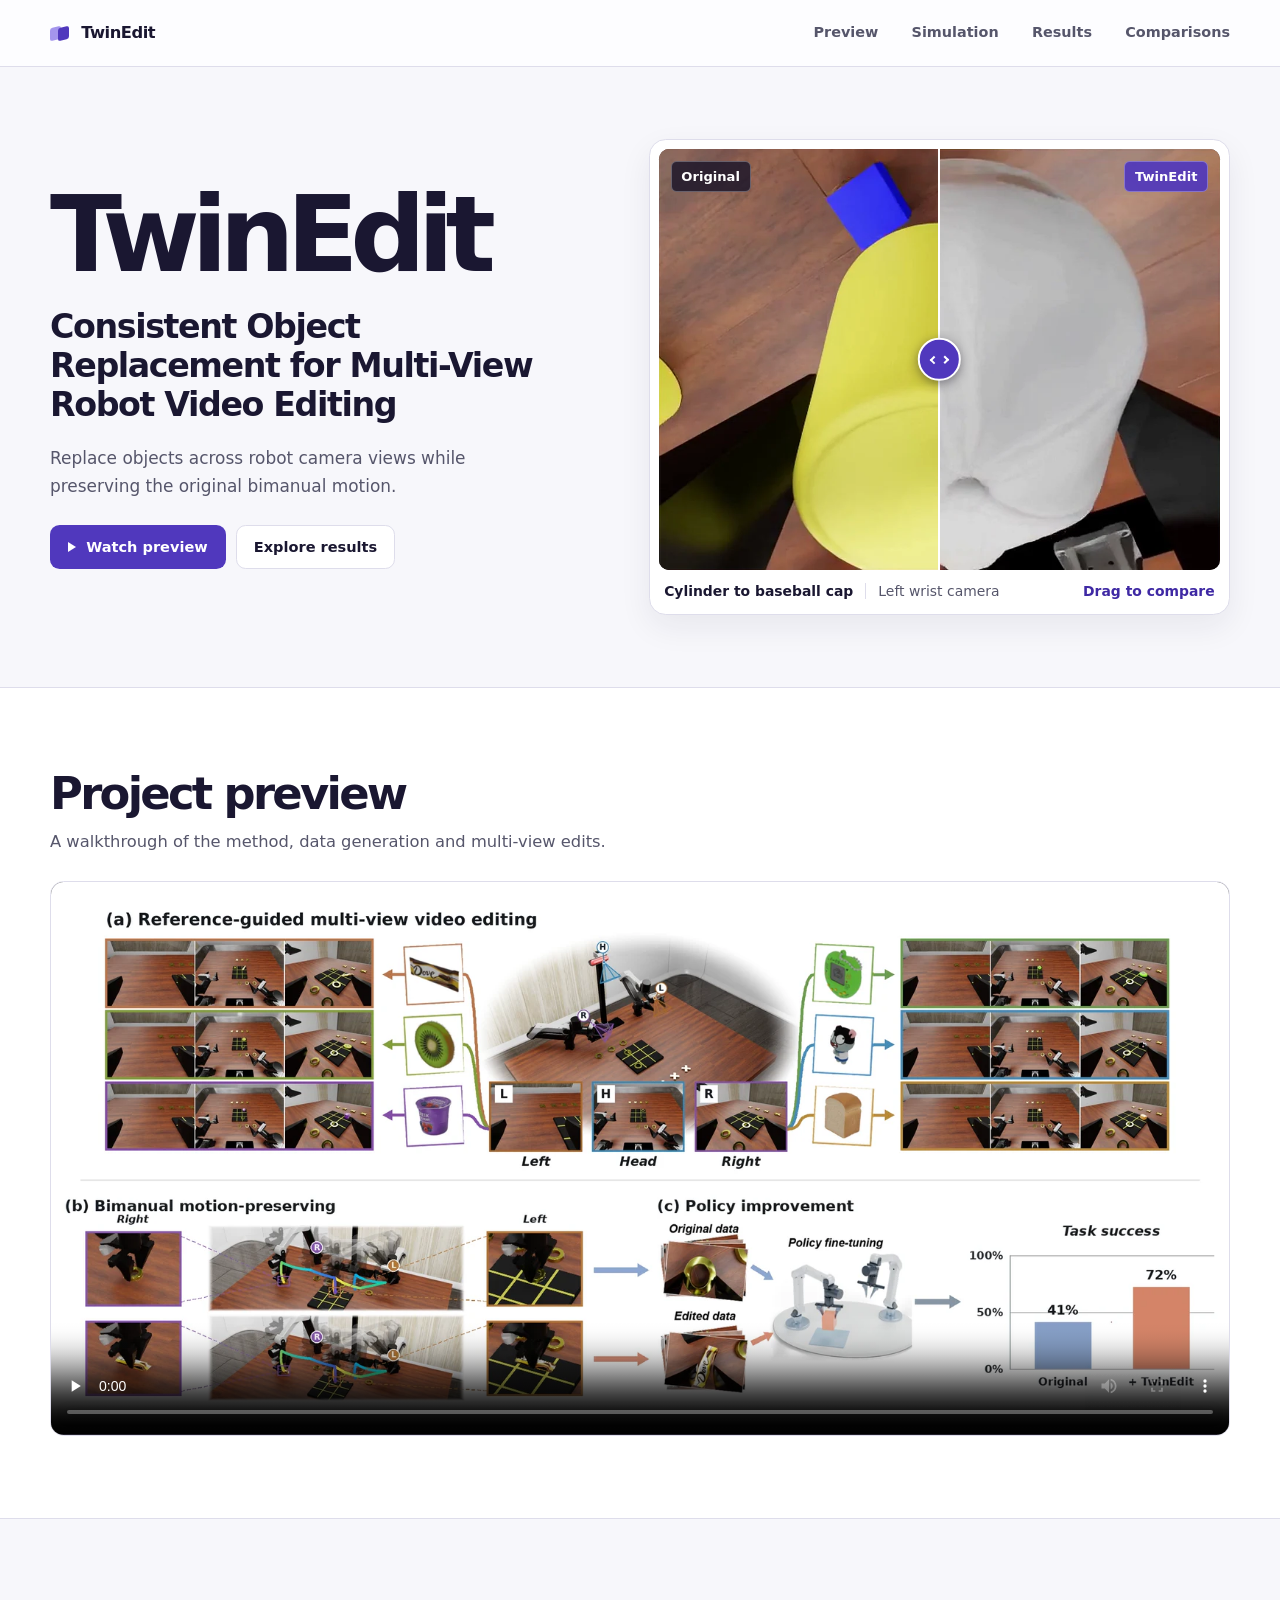
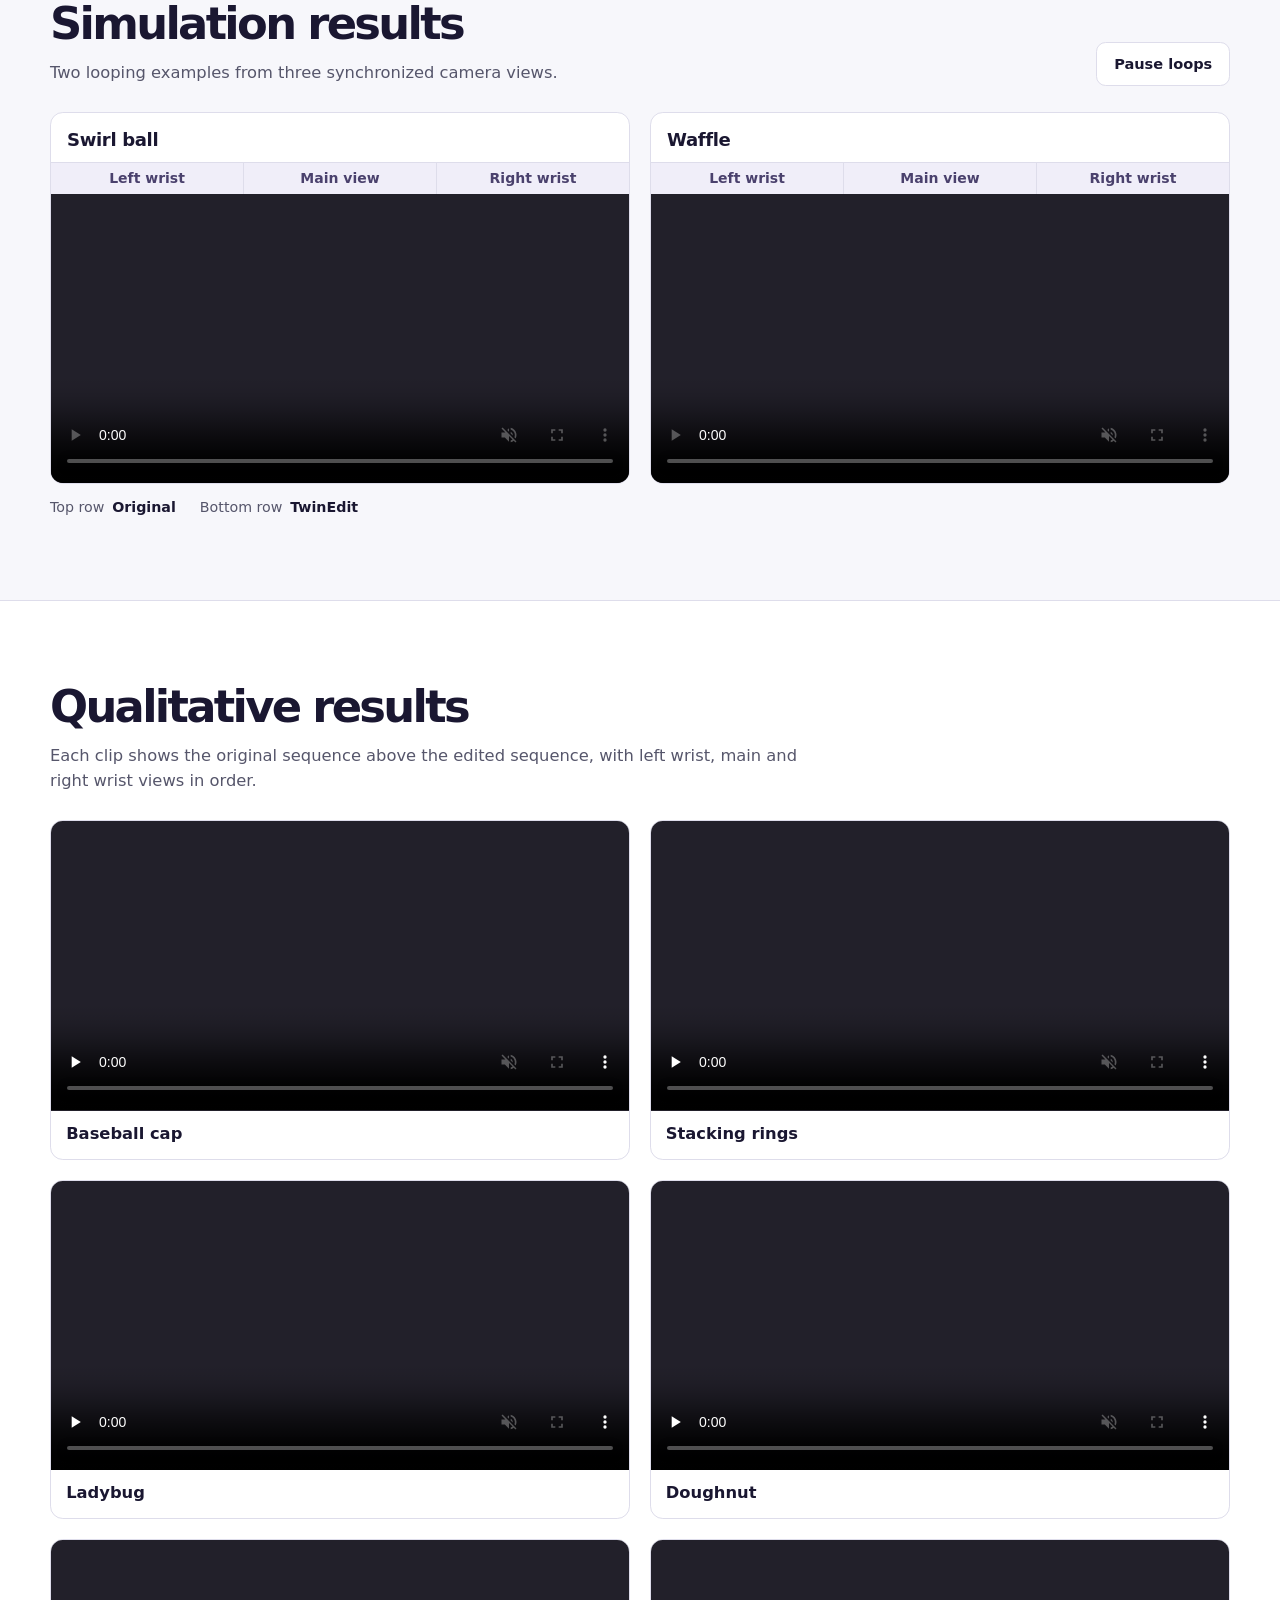
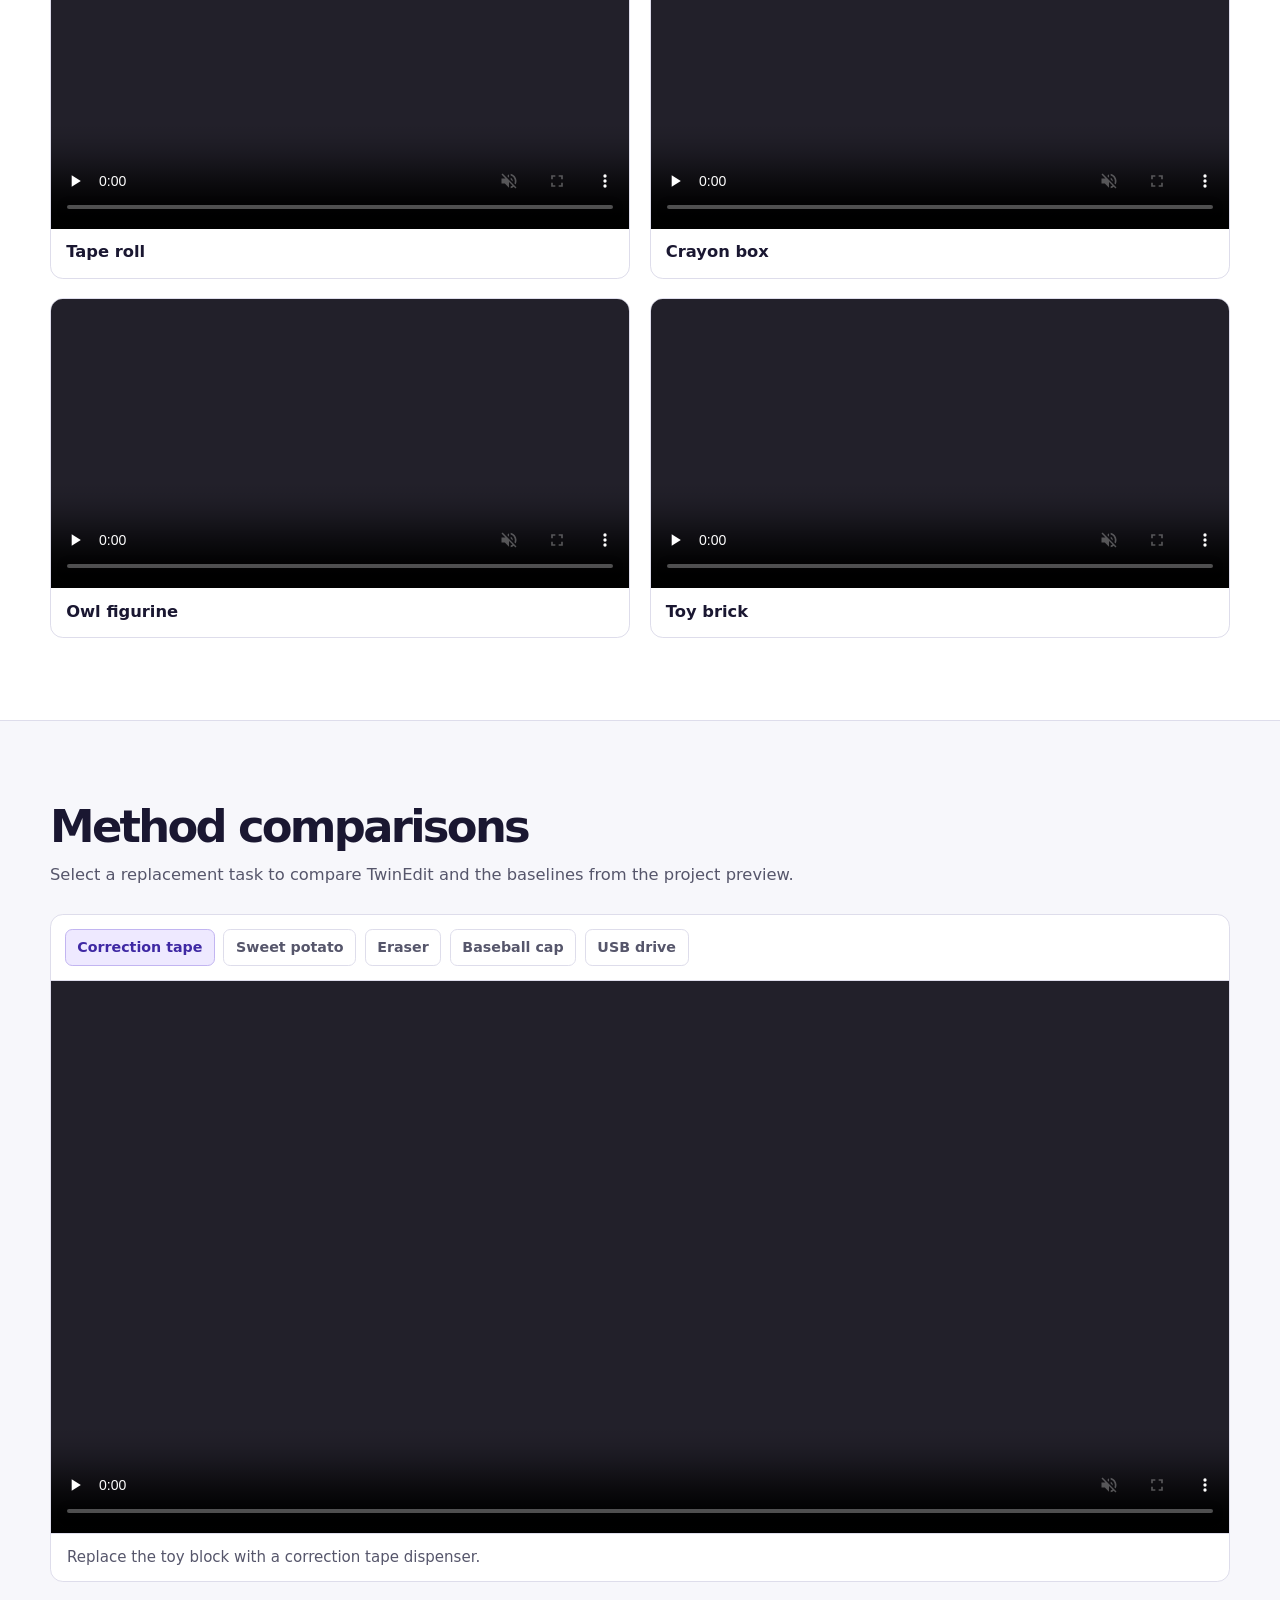
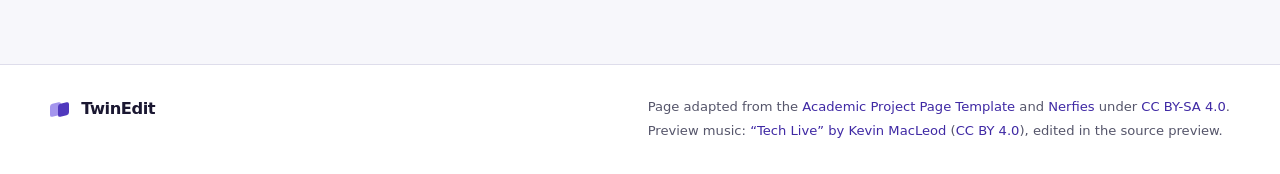
==== index.html @ fa91a3c3 "Add TwinEdit page and styles" ====
<!DOCTYPE html>
<html lang="en">
<head>
  <meta charset="utf-8">
  <meta name="viewport" content="width=device-width, initial-scale=1">
  <title>TwinEdit · Multi-View Robot Video Editing</title>
  <meta name="description" content="TwinEdit: Consistent Object Replacement for Multi-View Robot Video Editing. Watch the project preview and explore synchronized multi-view results.">
  <meta name="theme-color" content="#f7f7fb">
  <link rel="canonical" href="https://cpeterz.github.io/twinedit-project/">
  <meta property="og:url" content="https://cpeterz.github.io/twinedit-project/">
  <meta property="og:image" content="https://cpeterz.github.io/twinedit-project/preview-poster.webp">
  <meta property="og:type" content="website">
  <meta property="og:title" content="TwinEdit · Multi-View Robot Video Editing">
  <meta property="og:description" content="Explore reference-guided object replacement across robot camera views.">
  <link rel="icon" href="favicon.ico" sizes="any">
  <link rel="stylesheet" href="bulma.min.css">
  <link rel="stylesheet" href="index.css">
  <script src="index.js" defer></script>
</head>
<body id="top">
  <a class="skip-link" href="#main">Skip to content</a>
  <header class="masthead">
    <div class="container page-width masthead-inner">
      <a class="brand" href="#top" aria-label="TwinEdit home"><span class="brand-mark" aria-hidden="true"></span>TwinEdit</a>
      <nav aria-label="Page sections">
        <a href="#preview">Preview</a>
        <a href="#simulation">Simulation</a>
        <a href="#results">Results</a>
        <a href="#comparisons">Comparisons</a>
      </nav>
    </div>
  </header>

  <main id="main">
    <section class="hero intro" aria-labelledby="title">
      <div class="hero-body">
        <div class="container page-width intro-grid">
          <div class="intro-copy">
            <h1 id="title">TwinEdit</h1>
            <p class="project-title">Consistent Object Replacement for Multi-View Robot Video Editing</p>
            <p class="intro-description">Replace objects across robot camera views while preserving the original bimanual motion.</p>
            <div class="intro-actions">
              <a class="page-button primary" href="#preview"><span class="play-icon" aria-hidden="true"></span>Watch preview</a>
              <a class="page-button secondary" href="#results">Explore results</a>
            </div>
          </div>

          <figure class="hero-figure">
            <div class="image-comparison" data-slider>
              <img src="hero-edited.webp" alt="Edited left wrist camera frame showing a white baseball cap" width="960" height="720" fetchpriority="high">
              <img class="original-image" src="hero-original.webp" alt="Matching original frame showing a yellow cylinder" width="960" height="720" fetchpriority="high">
              <span class="image-tag original-tag" aria-hidden="true">Original</span>
              <span class="image-tag edited-tag" aria-hidden="true">TwinEdit</span>
              <div class="divider" aria-hidden="true"><span class="grip"><i></i><i></i></span></div>
              <input class="comparison-range" type="range" min="0" max="100" value="50" aria-label="Original and TwinEdit image split" aria-describedby="slider-caption">
            </div>
            <figcaption id="slider-caption">
              <span><strong>Cylinder to baseball cap</strong><span class="caption-camera">Left wrist camera</span></span>
              <span class="caption-hint">Drag to compare</span>
            </figcaption>
          </figure>
        </div>
      </div>
    </section>

    <section class="section content-band preview-band" id="preview" aria-labelledby="preview-title">
      <div class="container page-width">
        <div class="section-heading">
          <h2 id="preview-title">Project preview</h2>
          <p>A walkthrough of the method, data generation and multi-view edits.</p>
        </div>
        <div class="main-player">
          <video controls playsinline preload="none" width="1920" height="900" poster="preview-poster.webp" aria-label="Full TwinEdit project preview">
            <source src="twinedit-preview.mp4" type="video/mp4">
            <a href="twinedit-preview.mp4">Download the project preview</a>
          </video>
        </div>
      </div>
    </section>

    <section class="section content-band simulation-band" id="simulation" aria-labelledby="simulation-title">
      <div class="container page-width">
        <div class="section-heading heading-with-control">
          <div>
            <h2 id="simulation-title">Simulation results</h2>
            <p>Two looping examples from three synchronized camera views.</p>
          </div>
          <button class="page-button secondary loop-toggle" type="button" data-loop-toggle hidden>Pause loops</button>
        </div>
        <div class="simulation-grid">
          <figure class="simulation-example">
            <figcaption>Swirl ball</figcaption>
            <div class="view-labels" aria-hidden="true"><span>Left wrist</span><span>Main view</span><span>Right wrist</span></div>
            <video class="multi-view" muted loop playsinline preload="none" width="1280" height="640" poster="sim-swirl.webp" data-loop aria-label="Swirl ball edit with original views above and TwinEdit views below">
              <source src="sim-swirl.mp4" type="video/mp4">
            </video>
          </figure>
          <figure class="simulation-example">
            <figcaption>Waffle</figcaption>
            <div class="view-labels" aria-hidden="true"><span>Left wrist</span><span>Main view</span><span>Right wrist</span></div>
            <video class="multi-view" muted loop playsinline preload="none" width="1280" height="640" poster="sim-waffle.webp" data-loop aria-label="Waffle edit with original views above and TwinEdit views below">
              <source src="sim-waffle.mp4" type="video/mp4">
            </video>
          </figure>
        </div>
        <p class="view-key"><span>Top row <strong>Original</strong></span><span>Bottom row <strong>TwinEdit</strong></span></p>
      </div>
    </section>

    <section class="section content-band results-band" id="results" aria-labelledby="results-title">
      <div class="container page-width">
        <div class="section-heading">
          <h2 id="results-title">Qualitative results</h2>
          <p>Each clip shows the original sequence above the edited sequence, with left wrist, main and right wrist views in order.</p>
        </div>
        <div class="result-grid">
          <figure class="result-card">
            <video controls loop muted playsinline preload="none" width="1120" height="560" poster="result-cap.webp" aria-label="Baseball cap result">
              <source src="result-cap.mp4" type="video/mp4">
            </video>
            <figcaption>Baseball cap</figcaption>
          </figure>
          <figure class="result-card">
            <video controls loop muted playsinline preload="none" width="1120" height="560" poster="result-rings.webp" aria-label="Stacking rings result">
              <source src="result-rings.mp4" type="video/mp4">
            </video>
            <figcaption>Stacking rings</figcaption>
          </figure>
          <figure class="result-card">
            <video controls loop muted playsinline preload="none" width="1120" height="560" poster="result-ladybug.webp" aria-label="Ladybug result">
              <source src="result-ladybug.mp4" type="video/mp4">
            </video>
            <figcaption>Ladybug</figcaption>
          </figure>
          <figure class="result-card">
            <video controls loop muted playsinline preload="none" width="1120" height="560" poster="result-doughnut.webp" aria-label="Doughnut result">
              <source src="result-doughnut.mp4" type="video/mp4">
            </video>
            <figcaption>Doughnut</figcaption>
          </figure>
          <figure class="result-card">
            <video controls loop muted playsinline preload="none" width="1120" height="560" poster="result-tape.webp" aria-label="Tape roll result">
              <source src="result-tape.mp4" type="video/mp4">
            </video>
            <figcaption>Tape roll</figcaption>
          </figure>
          <figure class="result-card">
            <video controls loop muted playsinline preload="none" width="1120" height="560" poster="result-crayons.webp" aria-label="Crayon box result">
              <source src="result-crayons.mp4" type="video/mp4">
            </video>
            <figcaption>Crayon box</figcaption>
          </figure>
          <figure class="result-card">
            <video controls loop muted playsinline preload="none" width="1120" height="560" poster="result-owl.webp" aria-label="Owl figurine result">
              <source src="result-owl.mp4" type="video/mp4">
            </video>
            <figcaption>Owl figurine</figcaption>
          </figure>
          <figure class="result-card">
            <video controls loop muted playsinline preload="none" width="1120" height="560" poster="result-brick.webp" aria-label="Toy brick result">
              <source src="result-brick.mp4" type="video/mp4">
            </video>
            <figcaption>Toy brick</figcaption>
          </figure>
        </div>
      </div>
    </section>

    <section class="section content-band comparison-band" id="comparisons" aria-labelledby="comparisons-title">
      <div class="container page-width">
        <div class="section-heading">
          <h2 id="comparisons-title">Method comparisons</h2>
          <p>Select a replacement task to compare TwinEdit and the baselines from the project preview.</p>
        </div>
        <div class="comparison-card">
          <div class="comparison-options" role="group" aria-label="Replacement task" hidden data-comparison-options>
            <button type="button" aria-pressed="true" data-example="correction">Correction tape</button>
            <button type="button" aria-pressed="false" data-example="potato">Sweet potato</button>
            <button type="button" aria-pressed="false" data-example="eraser">Eraser</button>
            <button type="button" aria-pressed="false" data-example="cap">Baseball cap</button>
            <button type="button" aria-pressed="false" data-example="usb">USB drive</button>
          </div>
          <figure>
            <div class="comparison-player">
              <video controls loop muted playsinline preload="none" width="1920" height="900" poster="compare-correction.webp" aria-label="Method comparison" aria-describedby="comparison-caption" data-comparison-player>
                <source src="compare-correction.mp4" type="video/mp4">
              </video>
            </div>
            <figcaption id="comparison-caption" aria-live="polite">Replace the toy block with a correction tape dispenser.</figcaption>
          </figure>
        </div>
      </div>
    </section>
  </main>

  <footer class="footer page-footer">
    <div class="container page-width footer-inner">
      <a class="brand" href="#top"><span class="brand-mark" aria-hidden="true"></span>TwinEdit</a>
      <div class="credits">
        <p>Page adapted from the <a href="https://github.com/eliahuhorwitz/Academic-project-page-template">Academic Project Page Template</a> and <a href="https://nerfies.github.io/">Nerfies</a> under <a href="https://creativecommons.org/licenses/by-sa/4.0/">CC BY-SA 4.0</a>.</p>
        <p>Preview music: <a href="https://incompetech.com/music/royalty-free/index.html?isrc=USUAN1700030">“Tech Live” by Kevin MacLeod</a> (<a href="https://creativecommons.org/licenses/by/4.0/">CC BY 4.0</a>), edited in the source preview.</p>
      </div>
    </div>
  </footer>
</body>
</html>
---- index.css ----
:root {
  color-scheme: light;
  --ink: #1a1731;
  --muted: #56566b;
  --accent: #5038bd;
  --accent-dark: #3f29a4;
  --accent-soft: #eee9ff;
  --border: #deddeb;
  --canvas: #f7f7fb;
  --paper: #ffffff;
  --page: 1180px;
}

html { scroll-behavior: smooth; }
body { background: var(--paper); color: var(--ink); font-family: Inter, "Segoe UI", system-ui, sans-serif; }
a { color: var(--accent-dark); }
button, input { font: inherit; }
button { cursor: pointer; }
:focus-visible { outline: 3px solid #7657ef; outline-offset: 4px; }
[hidden] { display: none !important; }
section[id] { scroll-margin-top: 5.5rem; }
.page-width { width: min(var(--page), calc(100% - 6rem)); max-width: none !important; }
.skip-link { position: fixed; z-index: 5; top: 1rem; left: 1rem; padding: .75rem 1rem; background: white; transform: translateY(-180%); }
.skip-link:focus { transform: translateY(0); }

.masthead {
  position: sticky;
  z-index: 3;
  inset-block-start: 0;
  background: #fdfdff;
  border-bottom: 1px solid var(--border);
}

.masthead-inner { display: flex; min-height: 4.15rem; align-items: center; justify-content: space-between; gap: 1rem; }
.brand { display: inline-flex; align-items: center; gap: .75rem; color: var(--ink); font-size: 1.02rem; font-weight: 800; letter-spacing: -.03em; flex-shrink: 0; }
.brand-mark { position: relative; display: inline-block; width: 1.2rem; height: 1rem; }
.brand-mark::before, .brand-mark::after { content: ""; position: absolute; width: .7rem; height: .8rem; top: .1rem; border-radius: .15rem; transform: skewY(-13deg); }
.brand-mark::before { left: 0; background: #a495ed; }
.brand-mark::after { right: 0; background: var(--accent); }
.masthead nav { display: flex; align-items: center; gap: clamp(1rem, 2.6vw, 2.4rem); }
.masthead nav a { padding: .55rem 0; color: var(--muted); font-size: .9rem; font-weight: 600; white-space: nowrap; }
.masthead nav a:hover, .masthead nav a:focus-visible { color: var(--accent-dark); }

.intro { background: var(--canvas); border-bottom: 1px solid var(--border); }
.intro .hero-body { padding: clamp(3.5rem, 5.6vw, 5.4rem) 0; }
.intro-grid { display: grid; grid-template-columns: .92fr 1fr; gap: clamp(2rem, 5vw, 4.75rem); align-items: center; }
.intro h1 { color: var(--ink); font-size: clamp(4.5rem, 8.25vw, 7.6rem); line-height: .94; letter-spacing: -.078em; font-weight: 820; }
.project-title { max-width: 33rem; margin-top: 1.45rem; font-size: clamp(1.55rem, 2.6vw, 2.35rem); font-weight: 660; letter-spacing: -.042em; line-height: 1.17; }
.intro-description { max-width: 27rem; margin-top: 1.3rem; color: var(--muted); font-size: 1.06rem; line-height: 1.65; }
.intro-actions { display: flex; flex-wrap: wrap; gap: .65rem; margin-top: 1.5rem; }
.page-button { display: inline-flex; align-items: center; justify-content: center; gap: .65rem; min-height: 2.75rem; padding: .62rem 1.05rem; border: 1px solid transparent; border-radius: .6rem; font-size: .91rem; font-weight: 700; white-space: nowrap; }
.primary { background: var(--accent); color: white; }
.primary:is(:hover, :focus-visible) { background: var(--accent-dark); color: white; }
.secondary { background: var(--paper); border-color: var(--border); color: var(--ink); }
.secondary:is(:hover, :focus-visible) { border-color: #a596e3; color: var(--accent-dark); }
.play-icon { width: 0; height: 0; border-block: .34rem solid transparent; border-left: .52rem solid currentColor; }

.hero-figure { min-width: 0; padding: .55rem; border: 1px solid var(--border); border-radius: 1.04rem; background: white; box-shadow: 0 12px 32px #19163312; }
.image-comparison { --split: 50%; position: relative; isolation: isolate; overflow: hidden; aspect-ratio: 4 / 3; border-radius: .64rem; background: #54443e; }
.image-comparison img { position: absolute; inset: 0; width: 100%; height: 100%; object-fit: cover; }
.original-image { clip-path: inset(0 calc(100% - var(--split)) 0 0); }
.image-tag { position: absolute; top: .75rem; padding: .31rem .61rem; border: 1px solid #ffffff48; border-radius: .35rem; background: #20192bdc; color: white; font-size: .82rem; font-weight: 700; pointer-events: none; }
.original-tag { left: .75rem; }
.edited-tag { right: .75rem; background: #5038bde8; }
.divider { position: absolute; inset-block: 0; left: var(--split); width: 2px; transform: translateX(-50%); background: white; pointer-events: none; }
.grip { position: absolute; top: 50%; left: 50%; transform: translate(-50%, -50%); display: flex; justify-content: center; align-items: center; gap: .29rem; width: 2.65rem; height: 2.65rem; border: 2px solid white; border-radius: 50%; background: var(--accent); box-shadow: 0 3px 11px #14102070; }
.grip i { display: block; width: .39rem; height: .39rem; border-top: 2px solid white; border-right: 2px solid white; transform: rotate(45deg); }
.grip i:first-child { transform: rotate(225deg); }
.comparison-range { position: absolute; inset: 0; width: 100%; height: 100%; margin: 0; opacity: 0; cursor: ew-resize; touch-action: pan-y; }
.image-comparison:focus-within { outline: 3px solid #7657ef; outline-offset: 3px; }
.hero-figure figcaption { display: flex; align-items: center; justify-content: space-between; gap: .55rem 1rem; flex-wrap: wrap; padding: .68rem .35rem .24rem; font-size: .87rem; }
.hero-figure figcaption strong { color: var(--ink); font-weight: 700; }
.caption-camera { margin-left: .75rem; padding-left: .75rem; border-left: 1px solid var(--border); color: var(--muted); }
.caption-hint { color: var(--accent-dark); font-weight: 670; }

.content-band { padding: clamp(3.5rem, 6.4vw, 5.6rem) 0; border-bottom: 1px solid var(--border); }
.section-heading { margin-bottom: 1.65rem; }
.section-heading h2 { color: var(--ink); font-size: clamp(2rem, 3.5vw, 3.05rem); line-height: 1.07; font-weight: 770; letter-spacing: -.06em; }
.section-heading p { max-width: 48rem; margin-top: .72rem; color: var(--muted); font-size: 1.02rem; line-height: 1.57; }
.heading-with-control { display: flex; align-items: end; justify-content: space-between; flex-wrap: wrap; gap: .85rem 1.5rem; }
video { display: block; width: 100%; height: auto; background: #22202a; }
.main-player { overflow: hidden; border: 1px solid var(--border); border-radius: .85rem; background: var(--canvas); }
.main-player video, .comparison-player video { aspect-ratio: 32 / 15; }

.simulation-band, .comparison-band { background: var(--canvas); }
.simulation-grid { display: grid; grid-template-columns: repeat(2, minmax(0,1fr)); gap: 1.25rem; }
.simulation-example, .result-card, .comparison-card { overflow: hidden; border: 1px solid var(--border); border-radius: .8rem; background: var(--paper); }
.simulation-example figcaption { padding: .8rem 1rem .55rem; font-size: 1.13rem; font-weight: 760; letter-spacing: -.02em; }
.view-labels { display: grid; grid-template-columns: repeat(3, 1fr); gap: 1px; background: var(--border); border-top: 1px solid var(--border); }
.view-labels span { padding: .31rem .18rem; background: #f0eef9; color: #4a416d; text-align: center; font-size: .875rem; font-weight: 650; }
.multi-view, .result-card video { aspect-ratio: 2 / 1; }
.view-key { display: flex; flex-wrap: wrap; gap: .6rem 1.5rem; margin-top: .85rem; color: var(--muted); font-size: .89rem; }
.view-key strong { margin-left: .2rem; color: var(--ink); }

.result-grid { display: grid; grid-template-columns: repeat(2, minmax(0,1fr)); gap: 1.2rem; }
.result-card figcaption { padding: .72rem .95rem .8rem; color: var(--ink); font-size: 1.02rem; font-weight: 720; }

.comparison-options { display: flex; flex-wrap: wrap; align-items: center; gap: .52rem; padding: .85rem; border-bottom: 1px solid var(--border); }
.comparison-options button { min-height: 2.35rem; padding: .42rem .73rem; border: 1px solid var(--border); border-radius: .45rem; background: var(--paper); color: var(--muted); font-size: .89rem; font-weight: 670; }
.comparison-options button:hover { border-color: #a596e3; color: var(--accent-dark); }
.comparison-options button[aria-pressed="true"] { background: var(--accent-soft); color: var(--accent-dark); border-color: #c2b5f1; }
.comparison-player { background: white; }
.comparison-card figcaption { padding: .77rem 1rem; border-top: 1px solid var(--border); color: var(--muted); font-size: .94rem; }

.page-footer { padding: 2rem 0; background: var(--paper); }
.footer-inner { display: flex; justify-content: space-between; align-items: flex-start; gap: 1rem 2rem; }
.credits { color: var(--muted); font-size: .82rem; line-height: 1.55; }
.credits p + p { margin-top: .25rem; }
.credits a:hover { text-decoration: underline; }

@media (max-width: 900px) {
  .page-width { width: calc(100% - 3rem); }
  .intro-grid { gap: 1.75rem; }
  .intro h1 { font-size: clamp(3.7rem, 9vw, 5.5rem); }
}
@media (max-width: 700px) {
  .page-width { width: calc(100% - 2rem); }
  .masthead-inner { min-height: 3.75rem; }
  .masthead nav { gap: clamp(.5rem, 2vw, 1rem); overflow-x: auto; }
  .masthead nav a { font-size: .83rem; }
  .intro .hero-body { padding: 2.8rem 0 2.5rem; }
  .intro-grid, .result-grid, .simulation-grid { grid-template-columns: minmax(0,1fr); }
  .intro-grid { gap: 1.6rem; }
  .project-title { margin-top: 1rem; max-width: 25rem; }
  .intro-description { margin-top: .8rem; }
  .intro-actions { margin-top: 1rem; }
  .footer-inner { display: grid; }
}
@media (max-width: 500px) {
  .masthead-inner { flex-direction: column; align-items: stretch; gap: 0; padding: .62rem 0 .22rem; }
  .masthead .brand { align-self: flex-start; }
  .masthead nav { justify-content: space-between; overflow: visible; }
  .masthead nav a { padding: .42rem 0; }
  section[id] { scroll-margin-top: 5.75rem; }
}
@media (max-width: 380px) {
  .masthead .brand { gap: .35rem; }
  .masthead-inner { gap: .6rem; }
  .masthead nav a { font-size: .76rem; }
  .caption-camera { margin-left: .4rem; padding-left: .4rem; }
}
@media (prefers-reduced-motion: reduce) {
  html { scroll-behavior: auto; }
}
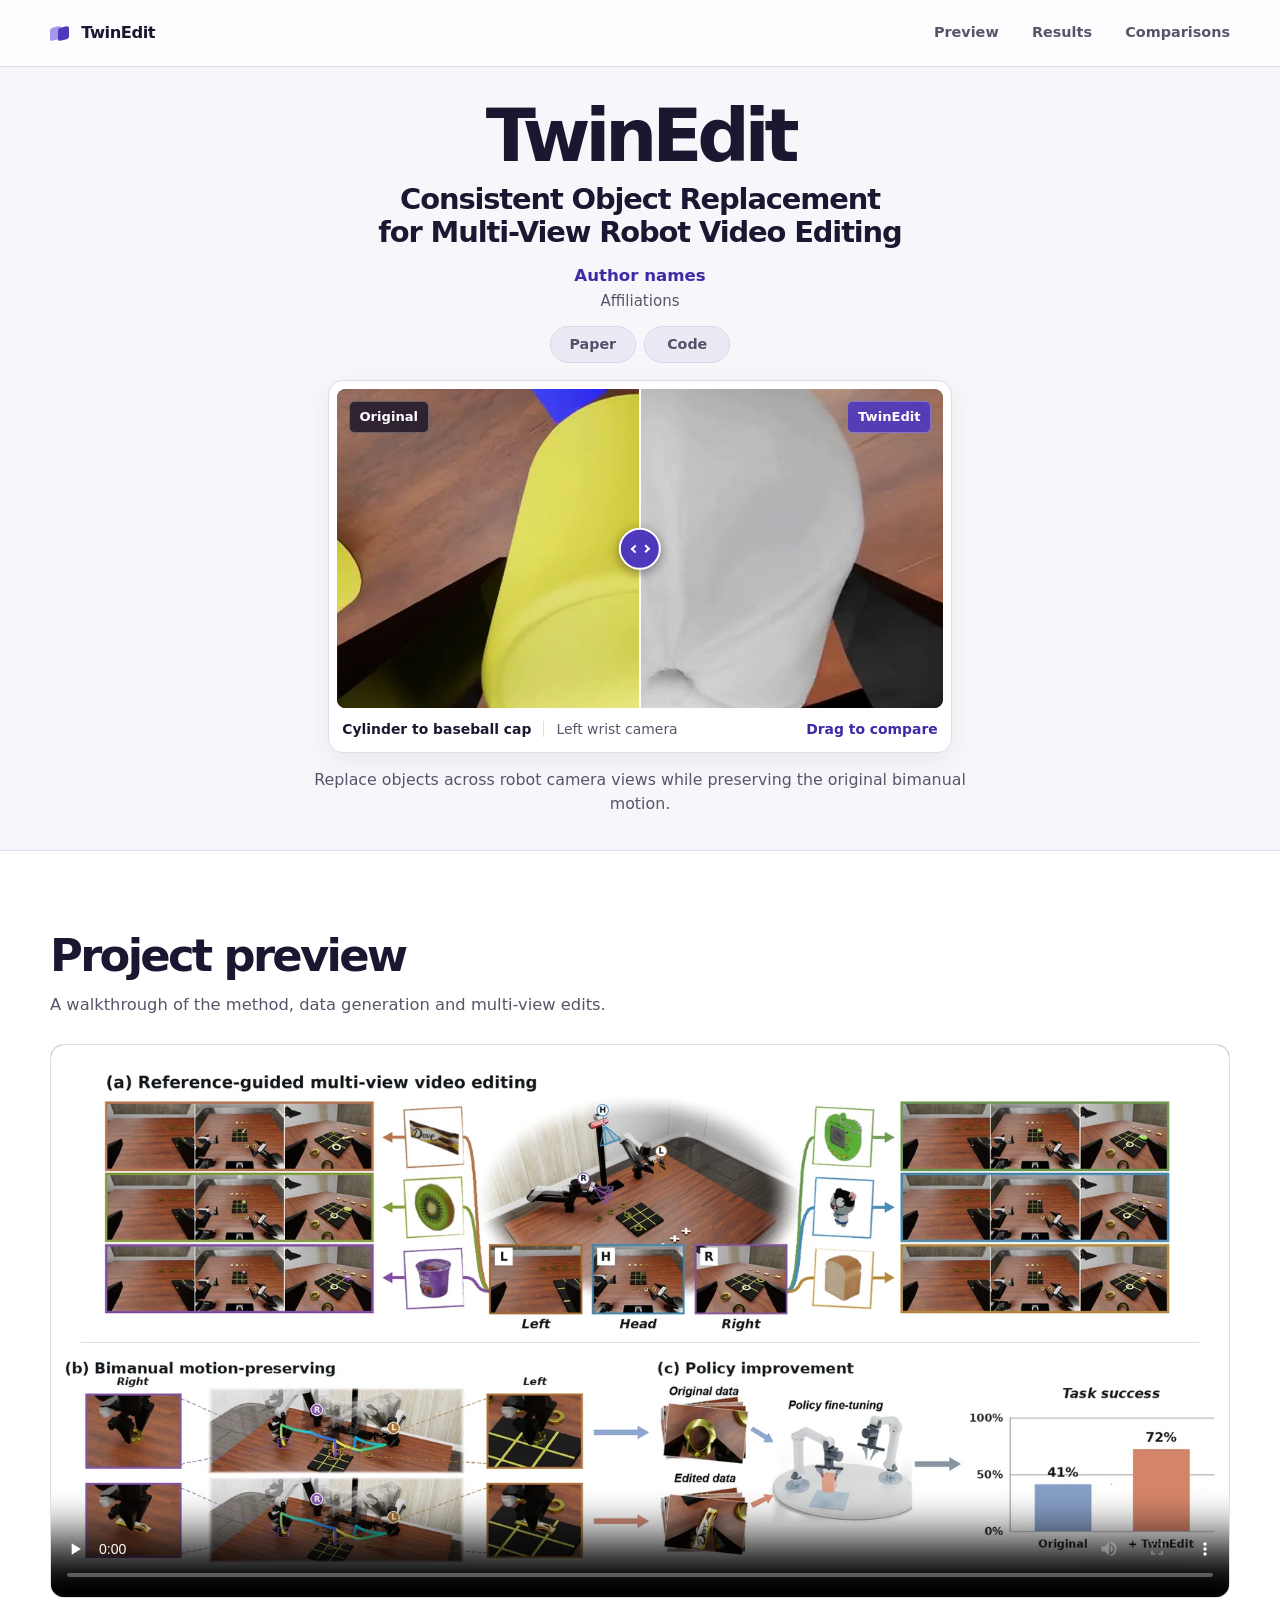
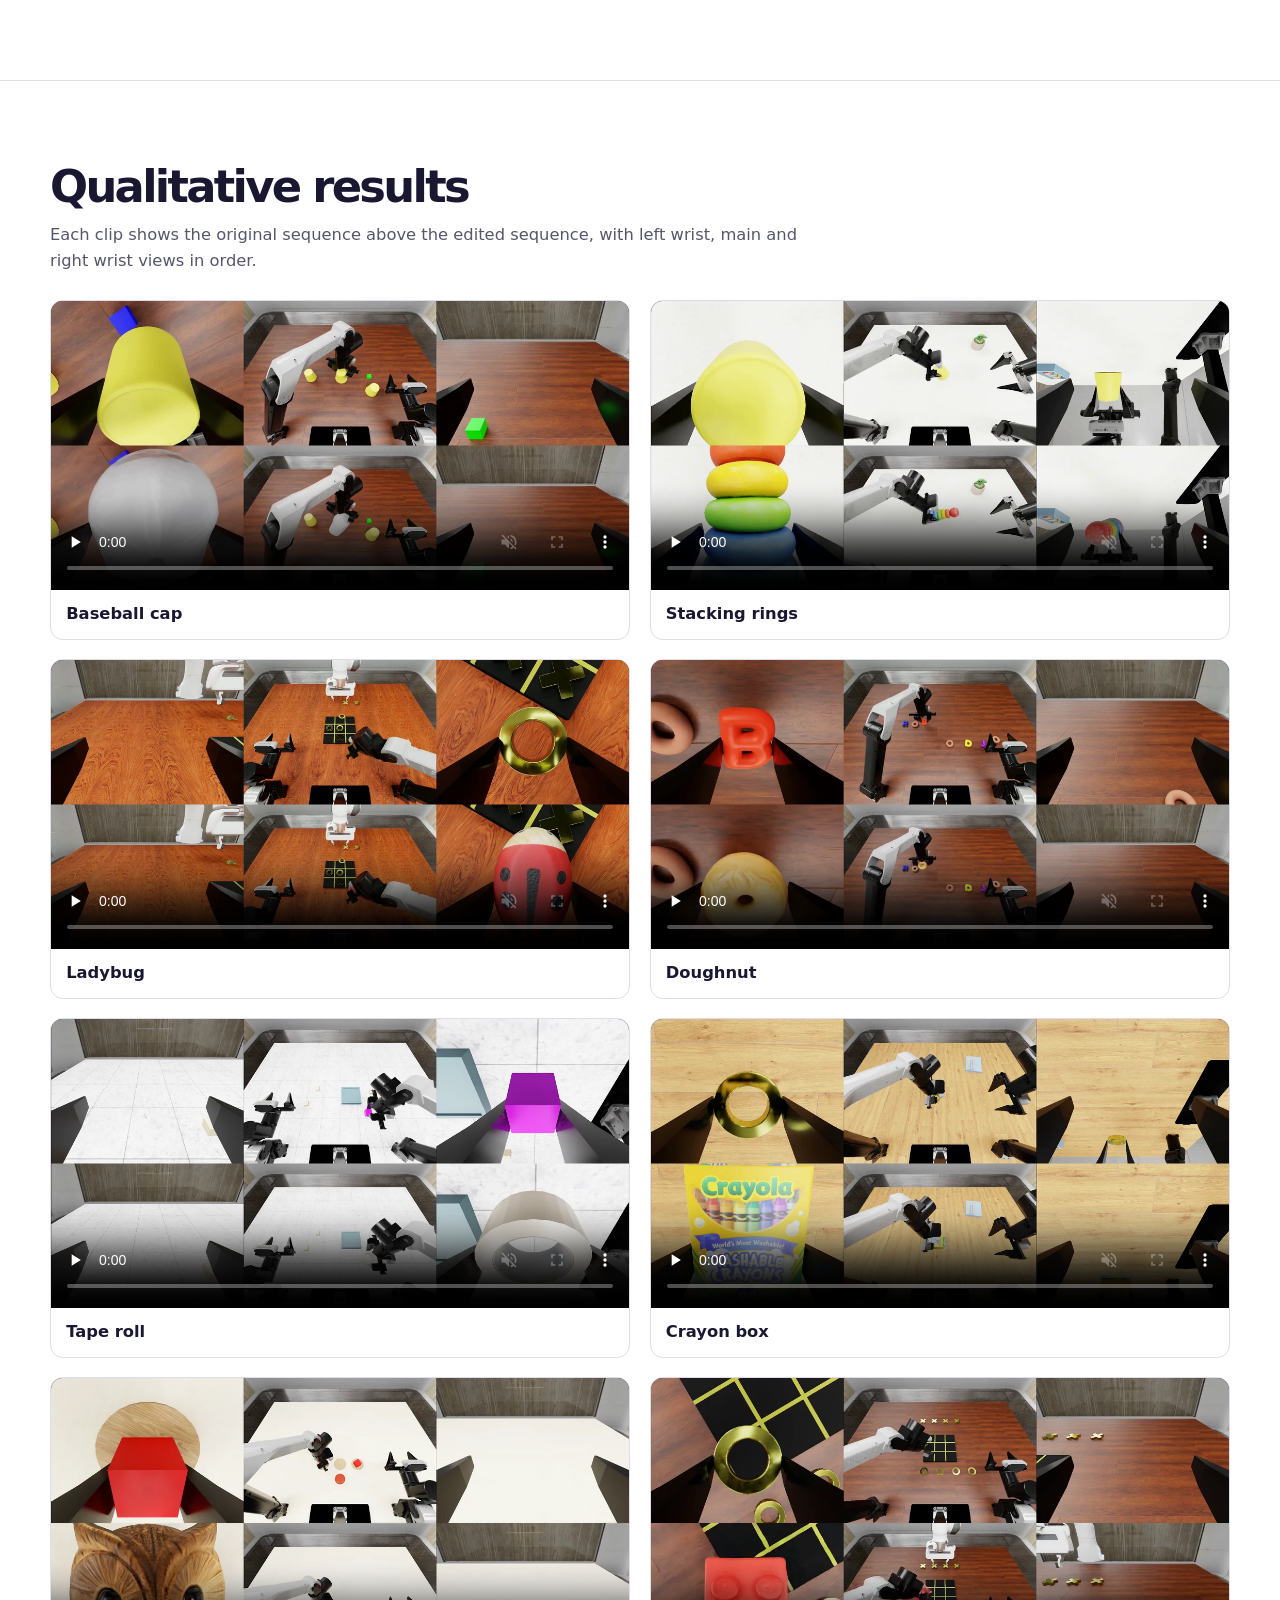
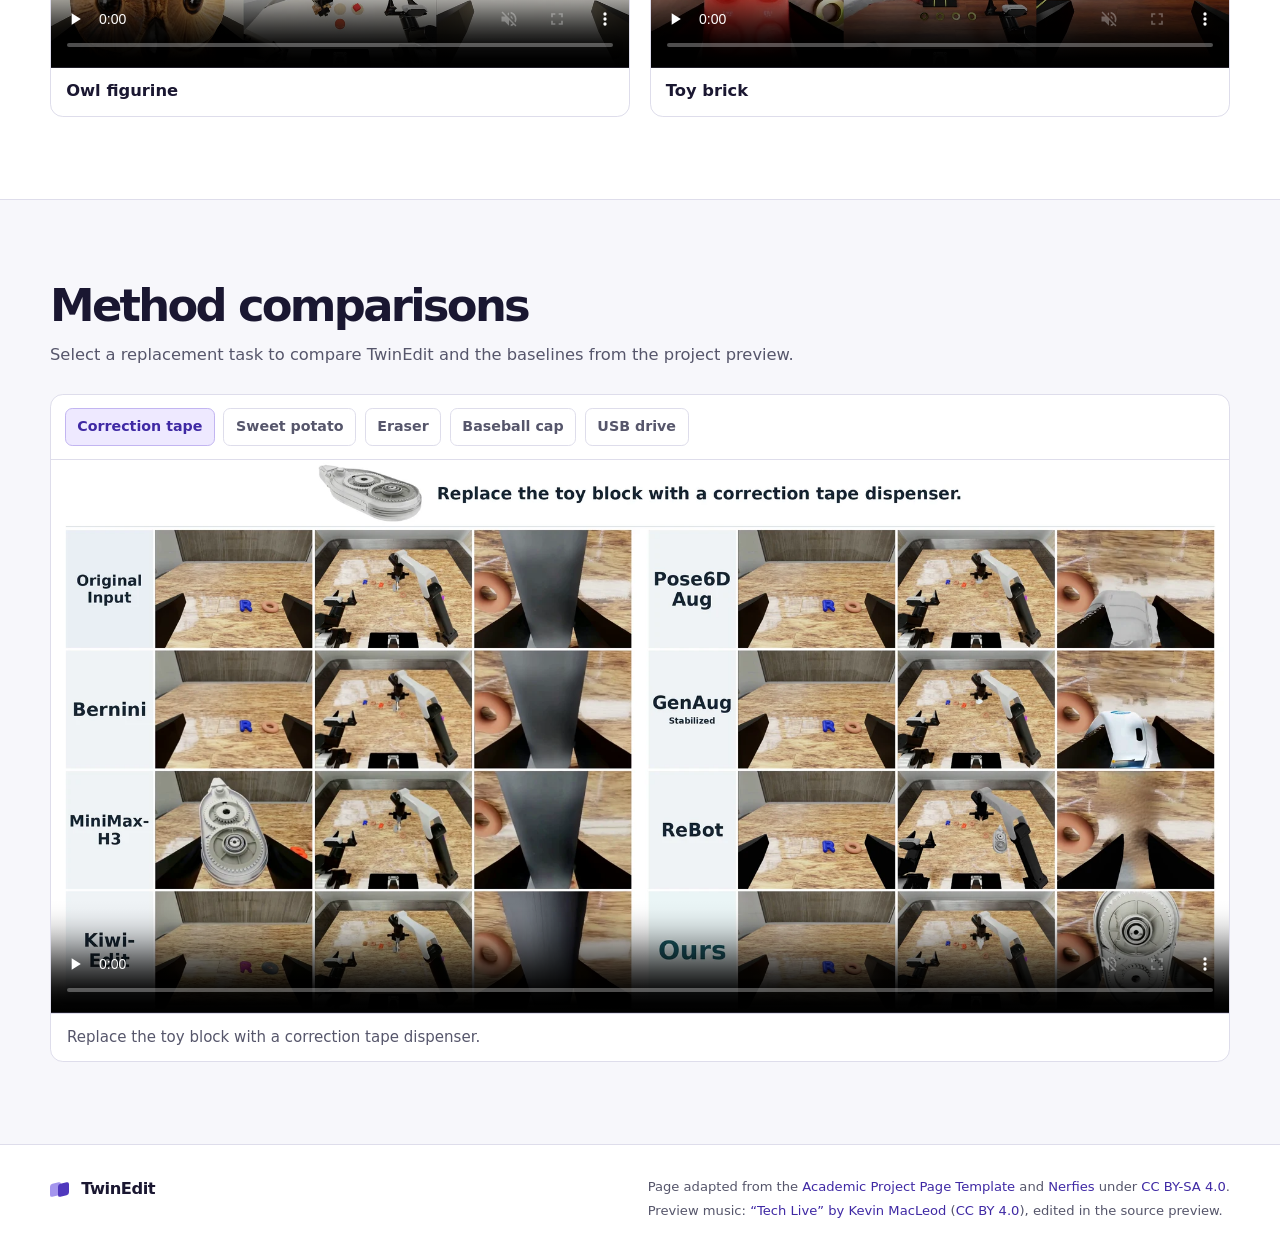
==== commit b2cf808f: "Center the paper header and remove simulation examples" ====
--- a/index.html
+++ b/index.html
@@ -14,8 +14,8 @@
   <meta property="og:description" content="Explore reference-guided object replacement across robot camera views.">
   <link rel="icon" href="favicon.ico" sizes="any">
   <link rel="stylesheet" href="bulma.min.css">
-  <link rel="stylesheet" href="index.css">
-  <script src="index.js" defer></script>
+  <link rel="stylesheet" href="index.css?v=2">
+  <script src="index.js?v=2" defer></script>
 </head>
 <body id="top">
   <a class="skip-link" href="#main">Skip to content</a>
@@ -24,7 +24,6 @@
       <a class="brand" href="#top" aria-label="TwinEdit home"><span class="brand-mark" aria-hidden="true"></span>TwinEdit</a>
       <nav aria-label="Page sections">
         <a href="#preview">Preview</a>
-        <a href="#simulation">Simulation</a>
         <a href="#results">Results</a>
         <a href="#comparisons">Comparisons</a>
       </nav>
@@ -34,14 +33,17 @@
   <main id="main">
     <section class="hero intro" aria-labelledby="title">
       <div class="hero-body">
-        <div class="container page-width intro-grid">
+        <div class="container page-width">
           <div class="intro-copy">
-            <h1 id="title">TwinEdit</h1>
-            <p class="project-title">Consistent Object Replacement for Multi-View Robot Video Editing</p>
-            <p class="intro-description">Replace objects across robot camera views while preserving the original bimanual motion.</p>
-            <div class="intro-actions">
-              <a class="page-button primary" href="#preview"><span class="play-icon" aria-hidden="true"></span>Watch preview</a>
-              <a class="page-button secondary" href="#results">Explore results</a>
+            <h1 id="title">
+              TwinEdit
+              <span class="project-title">Consistent Object Replacement for Multi-View Robot Video Editing</span>
+            </h1>
+            <p class="author-line">Author names</p>
+            <p class="affiliation-line">Affiliations</p>
+            <div class="publication-links" role="group" aria-label="Publication links">
+              <button type="button" disabled>Paper</button>
+              <button type="button" disabled>Code</button>
             </div>
           </div>
 
@@ -59,6 +61,7 @@
               <span class="caption-hint">Drag to compare</span>
             </figcaption>
           </figure>
+          <p class="intro-description">Replace objects across robot camera views while preserving the original bimanual motion.</p>
         </div>
       </div>
     </section>
@@ -75,35 +78,6 @@
             <a href="twinedit-preview.mp4">Download the project preview</a>
           </video>
         </div>
-      </div>
-    </section>
-
-    <section class="section content-band simulation-band" id="simulation" aria-labelledby="simulation-title">
-      <div class="container page-width">
-        <div class="section-heading heading-with-control">
-          <div>
-            <h2 id="simulation-title">Simulation results</h2>
-            <p>Two looping examples from three synchronized camera views.</p>
-          </div>
-          <button class="page-button secondary loop-toggle" type="button" data-loop-toggle hidden>Pause loops</button>
-        </div>
-        <div class="simulation-grid">
-          <figure class="simulation-example">
-            <figcaption>Swirl ball</figcaption>
-            <div class="view-labels" aria-hidden="true"><span>Left wrist</span><span>Main view</span><span>Right wrist</span></div>
-            <video class="multi-view" muted loop playsinline preload="none" width="1280" height="640" poster="sim-swirl.webp" data-loop aria-label="Swirl ball edit with original views above and TwinEdit views below">
-              <source src="sim-swirl.mp4" type="video/mp4">
-            </video>
-          </figure>
-          <figure class="simulation-example">
-            <figcaption>Waffle</figcaption>
-            <div class="view-labels" aria-hidden="true"><span>Left wrist</span><span>Main view</span><span>Right wrist</span></div>
-            <video class="multi-view" muted loop playsinline preload="none" width="1280" height="640" poster="sim-waffle.webp" data-loop aria-label="Waffle edit with original views above and TwinEdit views below">
-              <source src="sim-waffle.mp4" type="video/mp4">
-            </video>
-          </figure>
-        </div>
-        <p class="view-key"><span>Top row <strong>Original</strong></span><span>Bottom row <strong>TwinEdit</strong></span></p>
       </div>
     </section>
 
--- a/index.css
+++ b/index.css
@@ -42,22 +42,21 @@
 .masthead nav a:hover, .masthead nav a:focus-visible { color: var(--accent-dark); }
 
 .intro { background: var(--canvas); border-bottom: 1px solid var(--border); }
-.intro .hero-body { padding: clamp(3.5rem, 5.6vw, 5.4rem) 0; }
-.intro-grid { display: grid; grid-template-columns: .92fr 1fr; gap: clamp(2rem, 5vw, 4.75rem); align-items: center; }
-.intro h1 { color: var(--ink); font-size: clamp(4.5rem, 8.25vw, 7.6rem); line-height: .94; letter-spacing: -.078em; font-weight: 820; }
-.project-title { max-width: 33rem; margin-top: 1.45rem; font-size: clamp(1.55rem, 2.6vw, 2.35rem); font-weight: 660; letter-spacing: -.042em; line-height: 1.17; }
-.intro-description { max-width: 27rem; margin-top: 1.3rem; color: var(--muted); font-size: 1.06rem; line-height: 1.65; }
-.intro-actions { display: flex; flex-wrap: wrap; gap: .65rem; margin-top: 1.5rem; }
-.page-button { display: inline-flex; align-items: center; justify-content: center; gap: .65rem; min-height: 2.75rem; padding: .62rem 1.05rem; border: 1px solid transparent; border-radius: .6rem; font-size: .91rem; font-weight: 700; white-space: nowrap; }
-.primary { background: var(--accent); color: white; }
-.primary:is(:hover, :focus-visible) { background: var(--accent-dark); color: white; }
-.secondary { background: var(--paper); border-color: var(--border); color: var(--ink); }
-.secondary:is(:hover, :focus-visible) { border-color: #a596e3; color: var(--accent-dark); }
-.play-icon { width: 0; height: 0; border-block: .34rem solid transparent; border-left: .52rem solid currentColor; }
+.intro .hero-body { padding: clamp(1.85rem, 2.55vw, 2.9rem) 0; }
+.intro-copy { max-width: 58rem; margin-inline: auto; text-align: center; }
+.intro h1 { color: var(--ink); font-size: clamp(3.4rem, 5.75vw, 4.65rem); line-height: .98; letter-spacing: -.072em; font-weight: 800; }
+.project-title { display: block; max-width: 56rem; margin: .65rem auto 0; font-size: clamp(1.3rem, 2.26vw, 2.02rem); font-weight: 670; letter-spacing: -.039em; line-height: 1.16; text-wrap: balance; }
+.author-line { margin-top: .9rem; color: var(--accent-dark); font-size: 1.04rem; font-weight: 660; }
+.affiliation-line { margin-top: .06rem; color: var(--muted); font-size: .94rem; }
+.publication-links { display: flex; justify-content: center; flex-wrap: wrap; gap: .5rem; margin-top: .82rem; }
+.publication-links :is(a, button) { display: inline-flex; align-items: center; justify-content: center; min-width: 5.4rem; min-height: 2.35rem; padding: .4rem .95rem; border: 1px solid transparent; border-radius: 999px; background: var(--ink); color: white; font-size: .89rem; font-weight: 690; }
+.publication-links a:hover { background: var(--accent-dark); }
+.publication-links button:disabled { border-color: #d9d6e7; background: #ebe9f3; color: #55516a; cursor: default; }
+.intro-description { max-width: 42rem; margin: .95rem auto 0; color: var(--muted); text-align: center; font-size: .99rem; line-height: 1.55; }
 
-.hero-figure { min-width: 0; padding: .55rem; border: 1px solid var(--border); border-radius: 1.04rem; background: white; box-shadow: 0 12px 32px #19163312; }
-.image-comparison { --split: 50%; position: relative; isolation: isolate; overflow: hidden; aspect-ratio: 4 / 3; border-radius: .64rem; background: #54443e; }
-.image-comparison img { position: absolute; inset: 0; width: 100%; height: 100%; object-fit: cover; }
+.hero-figure { width: min(100%, 39rem); margin: 1.08rem auto 0; padding: .48rem; border: 1px solid var(--border); border-radius: .92rem; background: white; box-shadow: 0 8px 25px #19163312; }
+.image-comparison { --split: 50%; position: relative; isolation: isolate; overflow: hidden; aspect-ratio: 19 / 10; border-radius: .55rem; background: #54443e; }
+.image-comparison img { position: absolute; inset: 0; width: 100%; height: 100%; object-fit: cover; object-position: center 55%; }
 .original-image { clip-path: inset(0 calc(100% - var(--split)) 0 0); }
 .image-tag { position: absolute; top: .75rem; padding: .31rem .61rem; border: 1px solid #ffffff48; border-radius: .35rem; background: #20192bdc; color: white; font-size: .82rem; font-weight: 700; pointer-events: none; }
 .original-tag { left: .75rem; }
@@ -77,20 +76,13 @@
 .section-heading { margin-bottom: 1.65rem; }
 .section-heading h2 { color: var(--ink); font-size: clamp(2rem, 3.5vw, 3.05rem); line-height: 1.07; font-weight: 770; letter-spacing: -.06em; }
 .section-heading p { max-width: 48rem; margin-top: .72rem; color: var(--muted); font-size: 1.02rem; line-height: 1.57; }
-.heading-with-control { display: flex; align-items: end; justify-content: space-between; flex-wrap: wrap; gap: .85rem 1.5rem; }
 video { display: block; width: 100%; height: auto; background: #22202a; }
 .main-player { overflow: hidden; border: 1px solid var(--border); border-radius: .85rem; background: var(--canvas); }
 .main-player video, .comparison-player video { aspect-ratio: 32 / 15; }
 
-.simulation-band, .comparison-band { background: var(--canvas); }
-.simulation-grid { display: grid; grid-template-columns: repeat(2, minmax(0,1fr)); gap: 1.25rem; }
-.simulation-example, .result-card, .comparison-card { overflow: hidden; border: 1px solid var(--border); border-radius: .8rem; background: var(--paper); }
-.simulation-example figcaption { padding: .8rem 1rem .55rem; font-size: 1.13rem; font-weight: 760; letter-spacing: -.02em; }
-.view-labels { display: grid; grid-template-columns: repeat(3, 1fr); gap: 1px; background: var(--border); border-top: 1px solid var(--border); }
-.view-labels span { padding: .31rem .18rem; background: #f0eef9; color: #4a416d; text-align: center; font-size: .875rem; font-weight: 650; }
-.multi-view, .result-card video { aspect-ratio: 2 / 1; }
-.view-key { display: flex; flex-wrap: wrap; gap: .6rem 1.5rem; margin-top: .85rem; color: var(--muted); font-size: .89rem; }
-.view-key strong { margin-left: .2rem; color: var(--ink); }
+.comparison-band { background: var(--canvas); }
+.result-card, .comparison-card { overflow: hidden; border: 1px solid var(--border); border-radius: .8rem; background: var(--paper); }
+.result-card video { aspect-ratio: 2 / 1; }
 
 .result-grid { display: grid; grid-template-columns: repeat(2, minmax(0,1fr)); gap: 1.2rem; }
 .result-card figcaption { padding: .72rem .95rem .8rem; color: var(--ink); font-size: 1.02rem; font-weight: 720; }
@@ -110,20 +102,13 @@
 
 @media (max-width: 900px) {
   .page-width { width: calc(100% - 3rem); }
-  .intro-grid { gap: 1.75rem; }
-  .intro h1 { font-size: clamp(3.7rem, 9vw, 5.5rem); }
 }
 @media (max-width: 700px) {
   .page-width { width: calc(100% - 2rem); }
   .masthead-inner { min-height: 3.75rem; }
   .masthead nav { gap: clamp(.5rem, 2vw, 1rem); overflow-x: auto; }
   .masthead nav a { font-size: .83rem; }
-  .intro .hero-body { padding: 2.8rem 0 2.5rem; }
-  .intro-grid, .result-grid, .simulation-grid { grid-template-columns: minmax(0,1fr); }
-  .intro-grid { gap: 1.6rem; }
-  .project-title { margin-top: 1rem; max-width: 25rem; }
-  .intro-description { margin-top: .8rem; }
-  .intro-actions { margin-top: 1rem; }
+  .result-grid { grid-template-columns: minmax(0,1fr); }
   .footer-inner { display: grid; }
 }
 @media (max-width: 500px) {
@@ -131,6 +116,7 @@
   .masthead .brand { align-self: flex-start; }
   .masthead nav { justify-content: space-between; overflow: visible; }
   .masthead nav a { padding: .42rem 0; }
+  .image-comparison { aspect-ratio: 4 / 3; }
   section[id] { scroll-margin-top: 5.75rem; }
 }
 @media (max-width: 380px) {
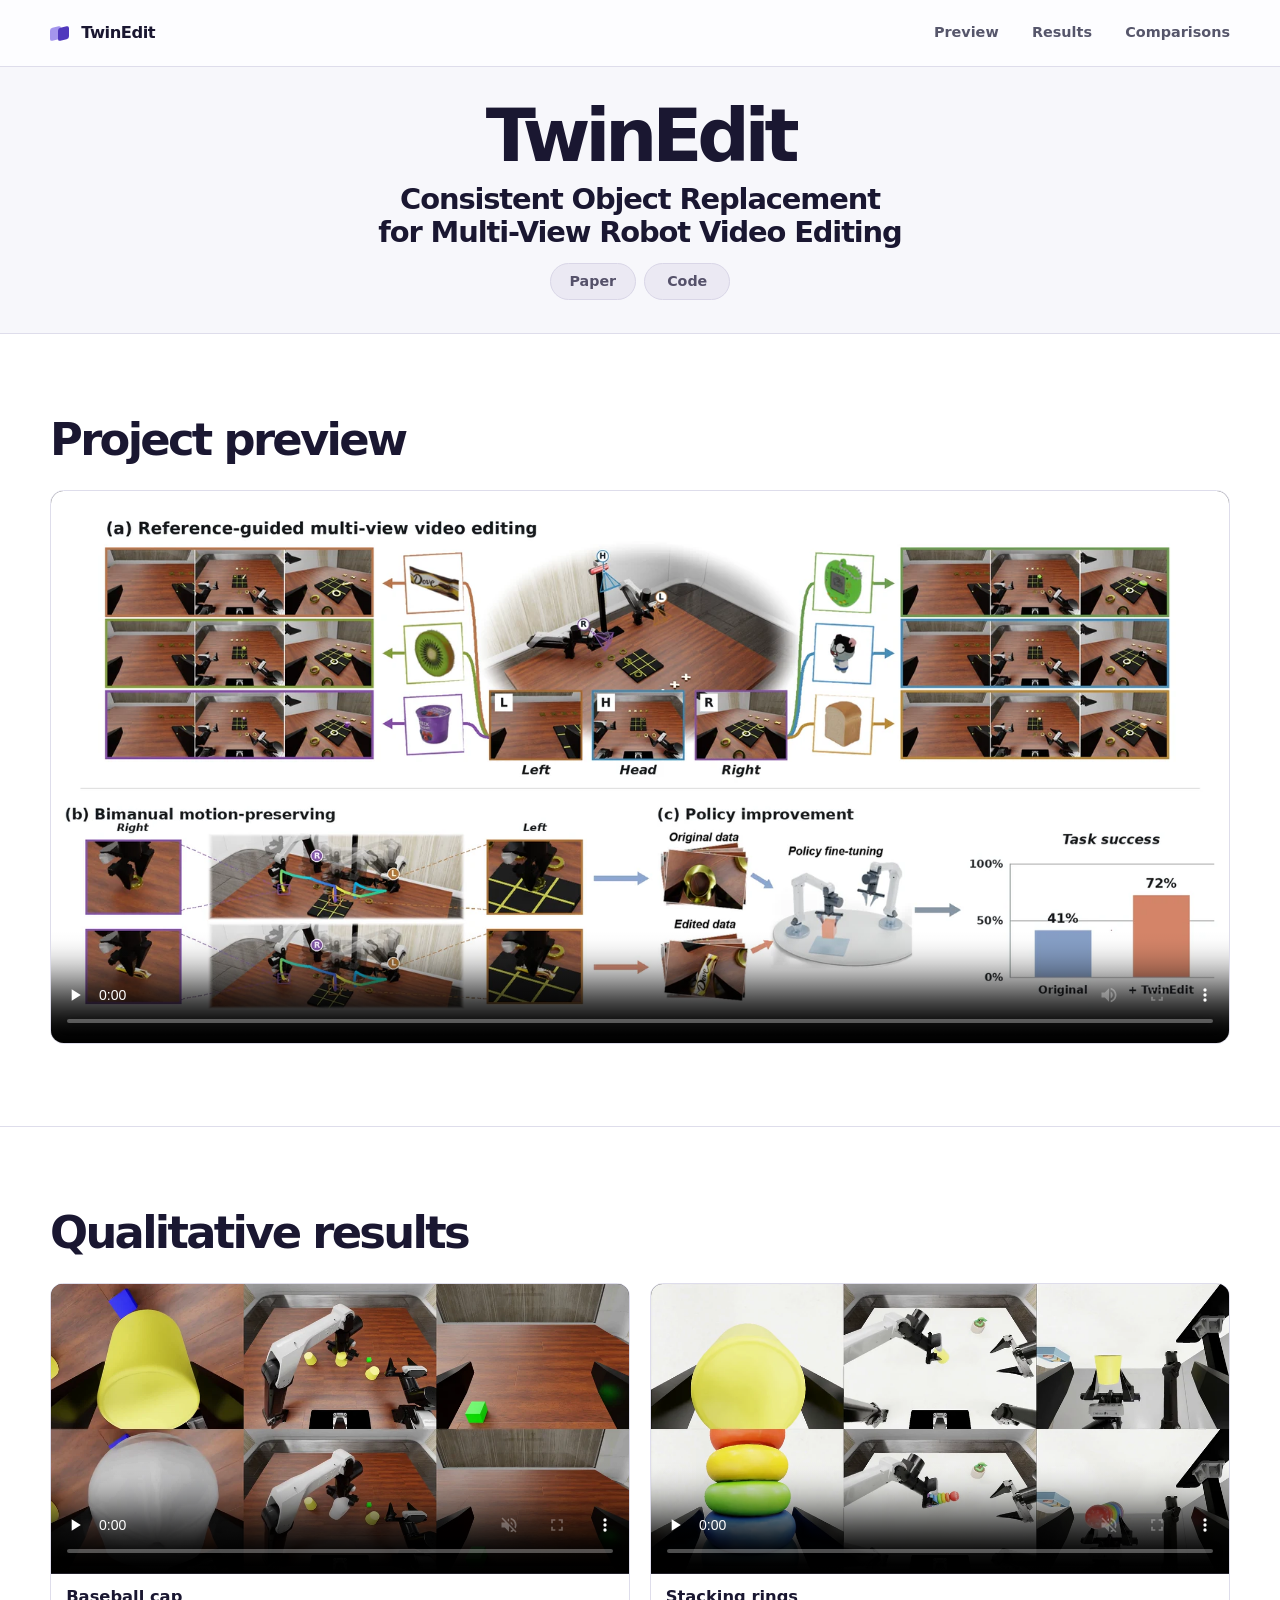
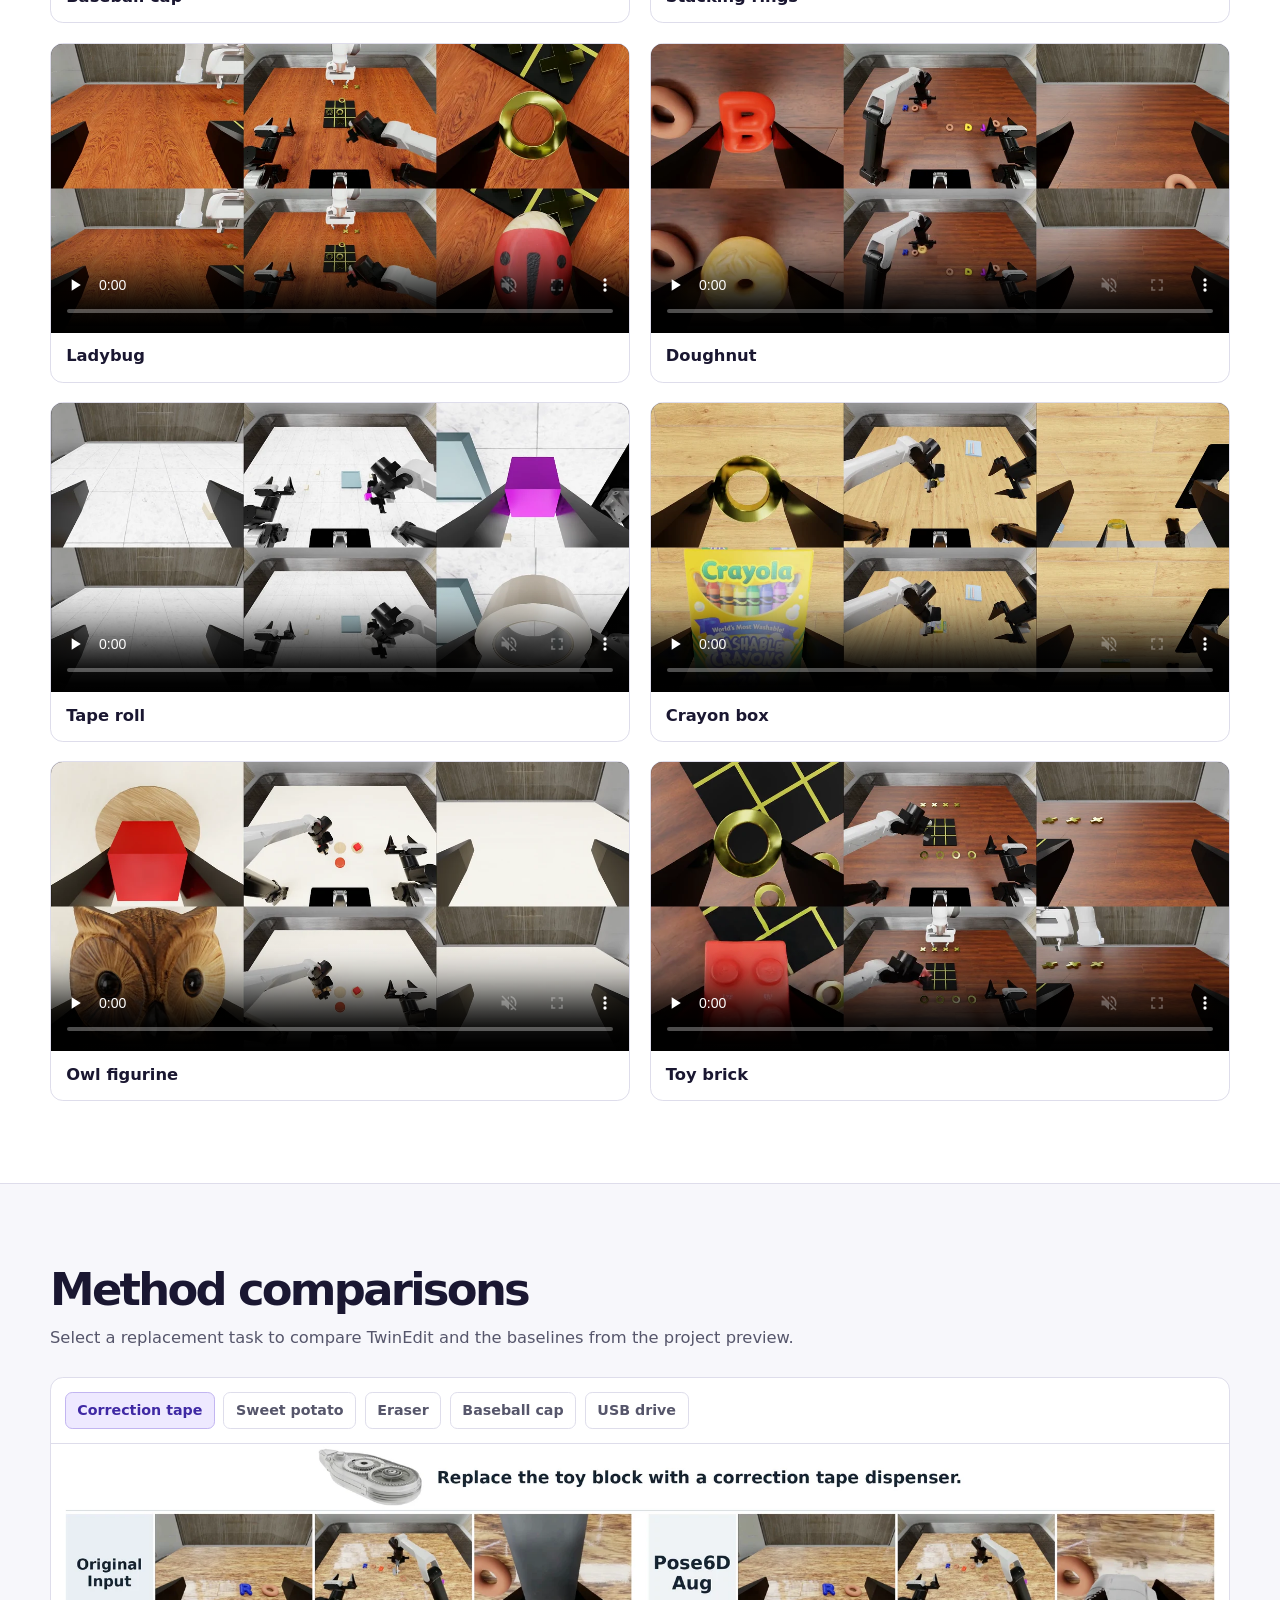
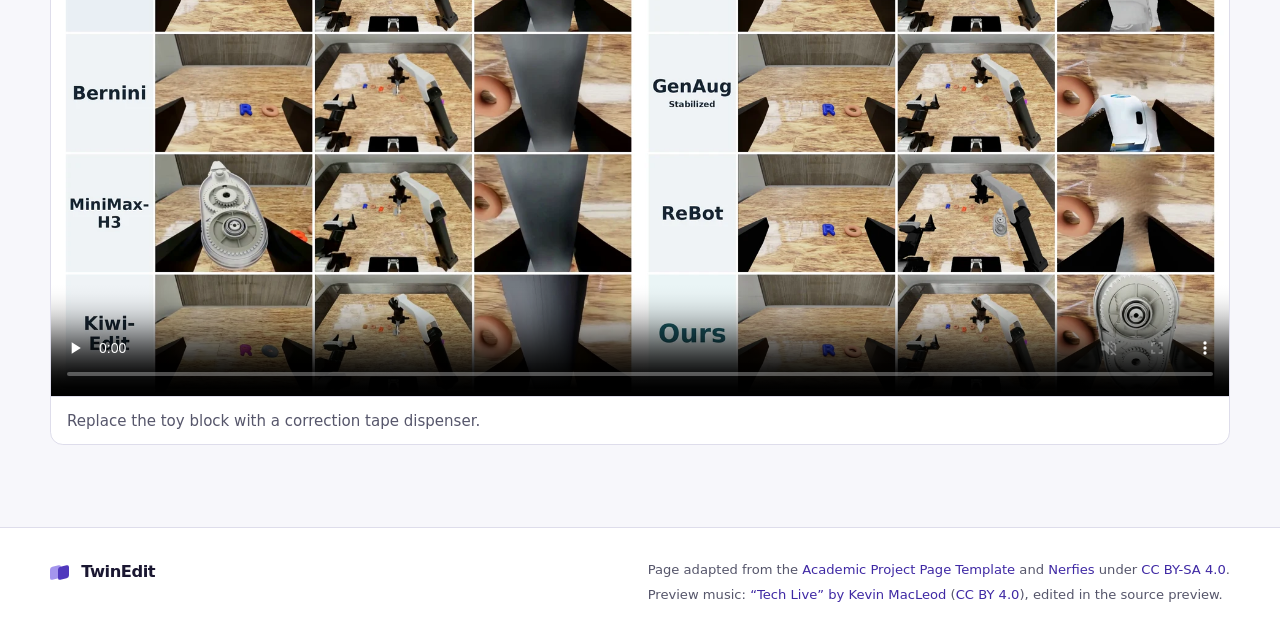
==== commit 2d3679d8: "Simplify the project header and section copy" ====
--- a/index.html
+++ b/index.html
@@ -14,8 +14,8 @@
   <meta property="og:description" content="Explore reference-guided object replacement across robot camera views.">
   <link rel="icon" href="favicon.ico" sizes="any">
   <link rel="stylesheet" href="bulma.min.css">
-  <link rel="stylesheet" href="index.css?v=2">
-  <script src="index.js?v=2" defer></script>
+  <link rel="stylesheet" href="index.css?v=3">
+  <script src="index.js?v=3" defer></script>
 </head>
 <body id="top">
   <a class="skip-link" href="#main">Skip to content</a>
@@ -39,29 +39,11 @@
               TwinEdit
               <span class="project-title">Consistent Object Replacement for Multi-View Robot Video Editing</span>
             </h1>
-            <p class="author-line">Author names</p>
-            <p class="affiliation-line">Affiliations</p>
             <div class="publication-links" role="group" aria-label="Publication links">
               <button type="button" disabled>Paper</button>
               <button type="button" disabled>Code</button>
             </div>
           </div>
-
-          <figure class="hero-figure">
-            <div class="image-comparison" data-slider>
-              <img src="hero-edited.webp" alt="Edited left wrist camera frame showing a white baseball cap" width="960" height="720" fetchpriority="high">
-              <img class="original-image" src="hero-original.webp" alt="Matching original frame showing a yellow cylinder" width="960" height="720" fetchpriority="high">
-              <span class="image-tag original-tag" aria-hidden="true">Original</span>
-              <span class="image-tag edited-tag" aria-hidden="true">TwinEdit</span>
-              <div class="divider" aria-hidden="true"><span class="grip"><i></i><i></i></span></div>
-              <input class="comparison-range" type="range" min="0" max="100" value="50" aria-label="Original and TwinEdit image split" aria-describedby="slider-caption">
-            </div>
-            <figcaption id="slider-caption">
-              <span><strong>Cylinder to baseball cap</strong><span class="caption-camera">Left wrist camera</span></span>
-              <span class="caption-hint">Drag to compare</span>
-            </figcaption>
-          </figure>
-          <p class="intro-description">Replace objects across robot camera views while preserving the original bimanual motion.</p>
         </div>
       </div>
     </section>
@@ -70,7 +52,6 @@
       <div class="container page-width">
         <div class="section-heading">
           <h2 id="preview-title">Project preview</h2>
-          <p>A walkthrough of the method, data generation and multi-view edits.</p>
         </div>
         <div class="main-player">
           <video controls playsinline preload="none" width="1920" height="900" poster="preview-poster.webp" aria-label="Full TwinEdit project preview">
@@ -85,7 +66,6 @@
       <div class="container page-width">
         <div class="section-heading">
           <h2 id="results-title">Qualitative results</h2>
-          <p>Each clip shows the original sequence above the edited sequence, with left wrist, main and right wrist views in order.</p>
         </div>
         <div class="result-grid">
           <figure class="result-card">
--- a/index.css
+++ b/index.css
@@ -1,131 +1,108 @@
-:root {
-  color-scheme: light;
-  --ink: #1a1731;
-  --muted: #56566b;
-  --accent: #5038bd;
-  --accent-dark: #3f29a4;
-  --accent-soft: #eee9ff;
-  --border: #deddeb;
-  --canvas: #f7f7fb;
-  --paper: #ffffff;
-  --page: 1180px;
-}
-
-html { scroll-behavior: smooth; }
-body { background: var(--paper); color: var(--ink); font-family: Inter, "Segoe UI", system-ui, sans-serif; }
-a { color: var(--accent-dark); }
-button, input { font: inherit; }
-button { cursor: pointer; }
-:focus-visible { outline: 3px solid #7657ef; outline-offset: 4px; }
-[hidden] { display: none !important; }
-section[id] { scroll-margin-top: 5.5rem; }
-.page-width { width: min(var(--page), calc(100% - 6rem)); max-width: none !important; }
-.skip-link { position: fixed; z-index: 5; top: 1rem; left: 1rem; padding: .75rem 1rem; background: white; transform: translateY(-180%); }
-.skip-link:focus { transform: translateY(0); }
-
-.masthead {
-  position: sticky;
-  z-index: 3;
-  inset-block-start: 0;
-  background: #fdfdff;
-  border-bottom: 1px solid var(--border);
-}
-
-.masthead-inner { display: flex; min-height: 4.15rem; align-items: center; justify-content: space-between; gap: 1rem; }
-.brand { display: inline-flex; align-items: center; gap: .75rem; color: var(--ink); font-size: 1.02rem; font-weight: 800; letter-spacing: -.03em; flex-shrink: 0; }
-.brand-mark { position: relative; display: inline-block; width: 1.2rem; height: 1rem; }
-.brand-mark::before, .brand-mark::after { content: ""; position: absolute; width: .7rem; height: .8rem; top: .1rem; border-radius: .15rem; transform: skewY(-13deg); }
-.brand-mark::before { left: 0; background: #a495ed; }
-.brand-mark::after { right: 0; background: var(--accent); }
-.masthead nav { display: flex; align-items: center; gap: clamp(1rem, 2.6vw, 2.4rem); }
-.masthead nav a { padding: .55rem 0; color: var(--muted); font-size: .9rem; font-weight: 600; white-space: nowrap; }
-.masthead nav a:hover, .masthead nav a:focus-visible { color: var(--accent-dark); }
-
-.intro { background: var(--canvas); border-bottom: 1px solid var(--border); }
-.intro .hero-body { padding: clamp(1.85rem, 2.55vw, 2.9rem) 0; }
-.intro-copy { max-width: 58rem; margin-inline: auto; text-align: center; }
-.intro h1 { color: var(--ink); font-size: clamp(3.4rem, 5.75vw, 4.65rem); line-height: .98; letter-spacing: -.072em; font-weight: 800; }
-.project-title { display: block; max-width: 56rem; margin: .65rem auto 0; font-size: clamp(1.3rem, 2.26vw, 2.02rem); font-weight: 670; letter-spacing: -.039em; line-height: 1.16; text-wrap: balance; }
-.author-line { margin-top: .9rem; color: var(--accent-dark); font-size: 1.04rem; font-weight: 660; }
-.affiliation-line { margin-top: .06rem; color: var(--muted); font-size: .94rem; }
-.publication-links { display: flex; justify-content: center; flex-wrap: wrap; gap: .5rem; margin-top: .82rem; }
-.publication-links :is(a, button) { display: inline-flex; align-items: center; justify-content: center; min-width: 5.4rem; min-height: 2.35rem; padding: .4rem .95rem; border: 1px solid transparent; border-radius: 999px; background: var(--ink); color: white; font-size: .89rem; font-weight: 690; }
-.publication-links a:hover { background: var(--accent-dark); }
-.publication-links button:disabled { border-color: #d9d6e7; background: #ebe9f3; color: #55516a; cursor: default; }
-.intro-description { max-width: 42rem; margin: .95rem auto 0; color: var(--muted); text-align: center; font-size: .99rem; line-height: 1.55; }
-
-.hero-figure { width: min(100%, 39rem); margin: 1.08rem auto 0; padding: .48rem; border: 1px solid var(--border); border-radius: .92rem; background: white; box-shadow: 0 8px 25px #19163312; }
-.image-comparison { --split: 50%; position: relative; isolation: isolate; overflow: hidden; aspect-ratio: 19 / 10; border-radius: .55rem; background: #54443e; }
-.image-comparison img { position: absolute; inset: 0; width: 100%; height: 100%; object-fit: cover; object-position: center 55%; }
-.original-image { clip-path: inset(0 calc(100% - var(--split)) 0 0); }
-.image-tag { position: absolute; top: .75rem; padding: .31rem .61rem; border: 1px solid #ffffff48; border-radius: .35rem; background: #20192bdc; color: white; font-size: .82rem; font-weight: 700; pointer-events: none; }
-.original-tag { left: .75rem; }
-.edited-tag { right: .75rem; background: #5038bde8; }
-.divider { position: absolute; inset-block: 0; left: var(--split); width: 2px; transform: translateX(-50%); background: white; pointer-events: none; }
-.grip { position: absolute; top: 50%; left: 50%; transform: translate(-50%, -50%); display: flex; justify-content: center; align-items: center; gap: .29rem; width: 2.65rem; height: 2.65rem; border: 2px solid white; border-radius: 50%; background: var(--accent); box-shadow: 0 3px 11px #14102070; }
-.grip i { display: block; width: .39rem; height: .39rem; border-top: 2px solid white; border-right: 2px solid white; transform: rotate(45deg); }
-.grip i:first-child { transform: rotate(225deg); }
-.comparison-range { position: absolute; inset: 0; width: 100%; height: 100%; margin: 0; opacity: 0; cursor: ew-resize; touch-action: pan-y; }
-.image-comparison:focus-within { outline: 3px solid #7657ef; outline-offset: 3px; }
-.hero-figure figcaption { display: flex; align-items: center; justify-content: space-between; gap: .55rem 1rem; flex-wrap: wrap; padding: .68rem .35rem .24rem; font-size: .87rem; }
-.hero-figure figcaption strong { color: var(--ink); font-weight: 700; }
-.caption-camera { margin-left: .75rem; padding-left: .75rem; border-left: 1px solid var(--border); color: var(--muted); }
-.caption-hint { color: var(--accent-dark); font-weight: 670; }
-
-.content-band { padding: clamp(3.5rem, 6.4vw, 5.6rem) 0; border-bottom: 1px solid var(--border); }
-.section-heading { margin-bottom: 1.65rem; }
-.section-heading h2 { color: var(--ink); font-size: clamp(2rem, 3.5vw, 3.05rem); line-height: 1.07; font-weight: 770; letter-spacing: -.06em; }
-.section-heading p { max-width: 48rem; margin-top: .72rem; color: var(--muted); font-size: 1.02rem; line-height: 1.57; }
-video { display: block; width: 100%; height: auto; background: #22202a; }
-.main-player { overflow: hidden; border: 1px solid var(--border); border-radius: .85rem; background: var(--canvas); }
-.main-player video, .comparison-player video { aspect-ratio: 32 / 15; }
-
-.comparison-band { background: var(--canvas); }
-.result-card, .comparison-card { overflow: hidden; border: 1px solid var(--border); border-radius: .8rem; background: var(--paper); }
-.result-card video { aspect-ratio: 2 / 1; }
-
-.result-grid { display: grid; grid-template-columns: repeat(2, minmax(0,1fr)); gap: 1.2rem; }
-.result-card figcaption { padding: .72rem .95rem .8rem; color: var(--ink); font-size: 1.02rem; font-weight: 720; }
-
-.comparison-options { display: flex; flex-wrap: wrap; align-items: center; gap: .52rem; padding: .85rem; border-bottom: 1px solid var(--border); }
-.comparison-options button { min-height: 2.35rem; padding: .42rem .73rem; border: 1px solid var(--border); border-radius: .45rem; background: var(--paper); color: var(--muted); font-size: .89rem; font-weight: 670; }
-.comparison-options button:hover { border-color: #a596e3; color: var(--accent-dark); }
-.comparison-options button[aria-pressed="true"] { background: var(--accent-soft); color: var(--accent-dark); border-color: #c2b5f1; }
-.comparison-player { background: white; }
-.comparison-card figcaption { padding: .77rem 1rem; border-top: 1px solid var(--border); color: var(--muted); font-size: .94rem; }
-
-.page-footer { padding: 2rem 0; background: var(--paper); }
-.footer-inner { display: flex; justify-content: space-between; align-items: flex-start; gap: 1rem 2rem; }
-.credits { color: var(--muted); font-size: .82rem; line-height: 1.55; }
-.credits p + p { margin-top: .25rem; }
-.credits a:hover { text-decoration: underline; }
-
-@media (max-width: 900px) {
-  .page-width { width: calc(100% - 3rem); }
-}
-@media (max-width: 700px) {
-  .page-width { width: calc(100% - 2rem); }
-  .masthead-inner { min-height: 3.75rem; }
-  .masthead nav { gap: clamp(.5rem, 2vw, 1rem); overflow-x: auto; }
-  .masthead nav a { font-size: .83rem; }
-  .result-grid { grid-template-columns: minmax(0,1fr); }
-  .footer-inner { display: grid; }
-}
-@media (max-width: 500px) {
-  .masthead-inner { flex-direction: column; align-items: stretch; gap: 0; padding: .62rem 0 .22rem; }
-  .masthead .brand { align-self: flex-start; }
-  .masthead nav { justify-content: space-between; overflow: visible; }
-  .masthead nav a { padding: .42rem 0; }
-  .image-comparison { aspect-ratio: 4 / 3; }
-  section[id] { scroll-margin-top: 5.75rem; }
-}
-@media (max-width: 380px) {
-  .masthead .brand { gap: .35rem; }
-  .masthead-inner { gap: .6rem; }
-  .masthead nav a { font-size: .76rem; }
-  .caption-camera { margin-left: .4rem; padding-left: .4rem; }
-}
-@media (prefers-reduced-motion: reduce) {
-  html { scroll-behavior: auto; }
+:root {
+  color-scheme: light;
+  --ink: #1a1731;
+  --muted: #56566b;
+  --accent: #5038bd;
+  --accent-dark: #3f29a4;
+  --accent-soft: #eee9ff;
+  --border: #deddeb;
+  --canvas: #f7f7fb;
+  --paper: #ffffff;
+  --page: 1180px;
 }
 
+html { scroll-behavior: smooth; }
+body { background: var(--paper); color: var(--ink); font-family: Inter, "Segoe UI", system-ui, sans-serif; }
+a { color: var(--accent-dark); }
+button, input { font: inherit; }
+button { cursor: pointer; }
+:focus-visible { outline: 3px solid #7657ef; outline-offset: 4px; }
+[hidden] { display: none !important; }
+section[id] { scroll-margin-top: 5.5rem; }
+.page-width { width: min(var(--page), calc(100% - 6rem)); max-width: none !important; }
+.skip-link { position: fixed; z-index: 5; top: 1rem; left: 1rem; padding: .75rem 1rem; background: white; transform: translateY(-180%); }
+.skip-link:focus { transform: translateY(0); }
+
+.masthead {
+  position: sticky;
+  z-index: 3;
+  inset-block-start: 0;
+  background: #fdfdff;
+  border-bottom: 1px solid var(--border);
+}
+
+.masthead-inner { display: flex; min-height: 4.15rem; align-items: center; justify-content: space-between; gap: 1rem; }
+.brand { display: inline-flex; align-items: center; gap: .75rem; color: var(--ink); font-size: 1.02rem; font-weight: 800; letter-spacing: -.03em; flex-shrink: 0; }
+.brand-mark { position: relative; display: inline-block; width: 1.2rem; height: 1rem; }
+.brand-mark::before, .brand-mark::after { content: ""; position: absolute; width: .7rem; height: .8rem; top: .1rem; border-radius: .15rem; transform: skewY(-13deg); }
+.brand-mark::before { left: 0; background: #a495ed; }
+.brand-mark::after { right: 0; background: var(--accent); }
+.masthead nav { display: flex; align-items: center; gap: clamp(1rem, 2.6vw, 2.4rem); }
+.masthead nav a { padding: .55rem 0; color: var(--muted); font-size: .9rem; font-weight: 600; white-space: nowrap; }
+.masthead nav a:hover, .masthead nav a:focus-visible { color: var(--accent-dark); }
+
+.intro { background: var(--canvas); border-bottom: 1px solid var(--border); }
+.intro .hero-body { padding: clamp(1.85rem, 2.55vw, 2.9rem) 0; }
+.intro-copy { max-width: 58rem; margin-inline: auto; text-align: center; }
+.intro h1 { color: var(--ink); font-size: clamp(3.4rem, 5.75vw, 4.65rem); line-height: .98; letter-spacing: -.072em; font-weight: 800; }
+.project-title { display: block; max-width: 56rem; margin: .65rem auto 0; font-size: clamp(1.3rem, 2.26vw, 2.02rem); font-weight: 670; letter-spacing: -.039em; line-height: 1.16; text-wrap: balance; }
+.publication-links { display: flex; justify-content: center; flex-wrap: wrap; gap: .5rem; margin-top: .82rem; }
+.publication-links :is(a, button) { display: inline-flex; align-items: center; justify-content: center; min-width: 5.4rem; min-height: 2.35rem; padding: .4rem .95rem; border: 1px solid transparent; border-radius: 999px; background: var(--ink); color: white; font-size: .89rem; font-weight: 690; }
+.publication-links a:hover { background: var(--accent-dark); }
+.publication-links button:disabled { border-color: #d9d6e7; background: #ebe9f3; color: #55516a; cursor: default; }
+
+.content-band { padding: clamp(3.5rem, 6.4vw, 5.6rem) 0; border-bottom: 1px solid var(--border); }
+.section-heading { margin-bottom: 1.65rem; }
+.section-heading h2 { color: var(--ink); font-size: clamp(2rem, 3.5vw, 3.05rem); line-height: 1.07; font-weight: 770; letter-spacing: -.06em; }
+.section-heading p { max-width: 48rem; margin-top: .72rem; color: var(--muted); font-size: 1.02rem; line-height: 1.57; }
+video { display: block; width: 100%; height: auto; background: #22202a; }
+.main-player { overflow: hidden; border: 1px solid var(--border); border-radius: .85rem; background: var(--canvas); }
+.main-player video, .comparison-player video { aspect-ratio: 32 / 15; }
+
+.comparison-band { background: var(--canvas); }
+.result-card, .comparison-card { overflow: hidden; border: 1px solid var(--border); border-radius: .8rem; background: var(--paper); }
+.result-card video { aspect-ratio: 2 / 1; }
+
+.result-grid { display: grid; grid-template-columns: repeat(2, minmax(0,1fr)); gap: 1.2rem; }
+.result-card figcaption { padding: .72rem .95rem .8rem; color: var(--ink); font-size: 1.02rem; font-weight: 720; }
+
+.comparison-options { display: flex; flex-wrap: wrap; align-items: center; gap: .52rem; padding: .85rem; border-bottom: 1px solid var(--border); }
+.comparison-options button { min-height: 2.35rem; padding: .42rem .73rem; border: 1px solid var(--border); border-radius: .45rem; background: var(--paper); color: var(--muted); font-size: .89rem; font-weight: 670; }
+.comparison-options button:hover { border-color: #a596e3; color: var(--accent-dark); }
+.comparison-options button[aria-pressed="true"] { background: var(--accent-soft); color: var(--accent-dark); border-color: #c2b5f1; }
+.comparison-player { background: white; }
+.comparison-card figcaption { padding: .77rem 1rem; border-top: 1px solid var(--border); color: var(--muted); font-size: .94rem; }
+
+.page-footer { padding: 2rem 0; background: var(--paper); }
+.footer-inner { display: flex; justify-content: space-between; align-items: flex-start; gap: 1rem 2rem; }
+.credits { color: var(--muted); font-size: .82rem; line-height: 1.55; }
+.credits p + p { margin-top: .25rem; }
+.credits a:hover { text-decoration: underline; }
+
+@media (max-width: 900px) {
+  .page-width { width: calc(100% - 3rem); }
+}
+@media (max-width: 700px) {
+  .page-width { width: calc(100% - 2rem); }
+  .masthead-inner { min-height: 3.75rem; }
+  .masthead nav { gap: clamp(.5rem, 2vw, 1rem); overflow-x: auto; }
+  .masthead nav a { font-size: .83rem; }
+  .result-grid { grid-template-columns: minmax(0,1fr); }
+  .footer-inner { display: grid; }
+}
+@media (max-width: 500px) {
+  .masthead-inner { flex-direction: column; align-items: stretch; gap: 0; padding: .62rem 0 .22rem; }
+  .masthead .brand { align-self: flex-start; }
+  .masthead nav { justify-content: space-between; overflow: visible; }
+  .masthead nav a { padding: .42rem 0; }
+  section[id] { scroll-margin-top: 5.75rem; }
+}
+@media (max-width: 380px) {
+  .masthead .brand { gap: .35rem; }
+  .masthead-inner { gap: .6rem; }
+  .masthead nav a { font-size: .76rem; }
+}
+@media (prefers-reduced-motion: reduce) {
+  html { scroll-behavior: auto; }
+}
+
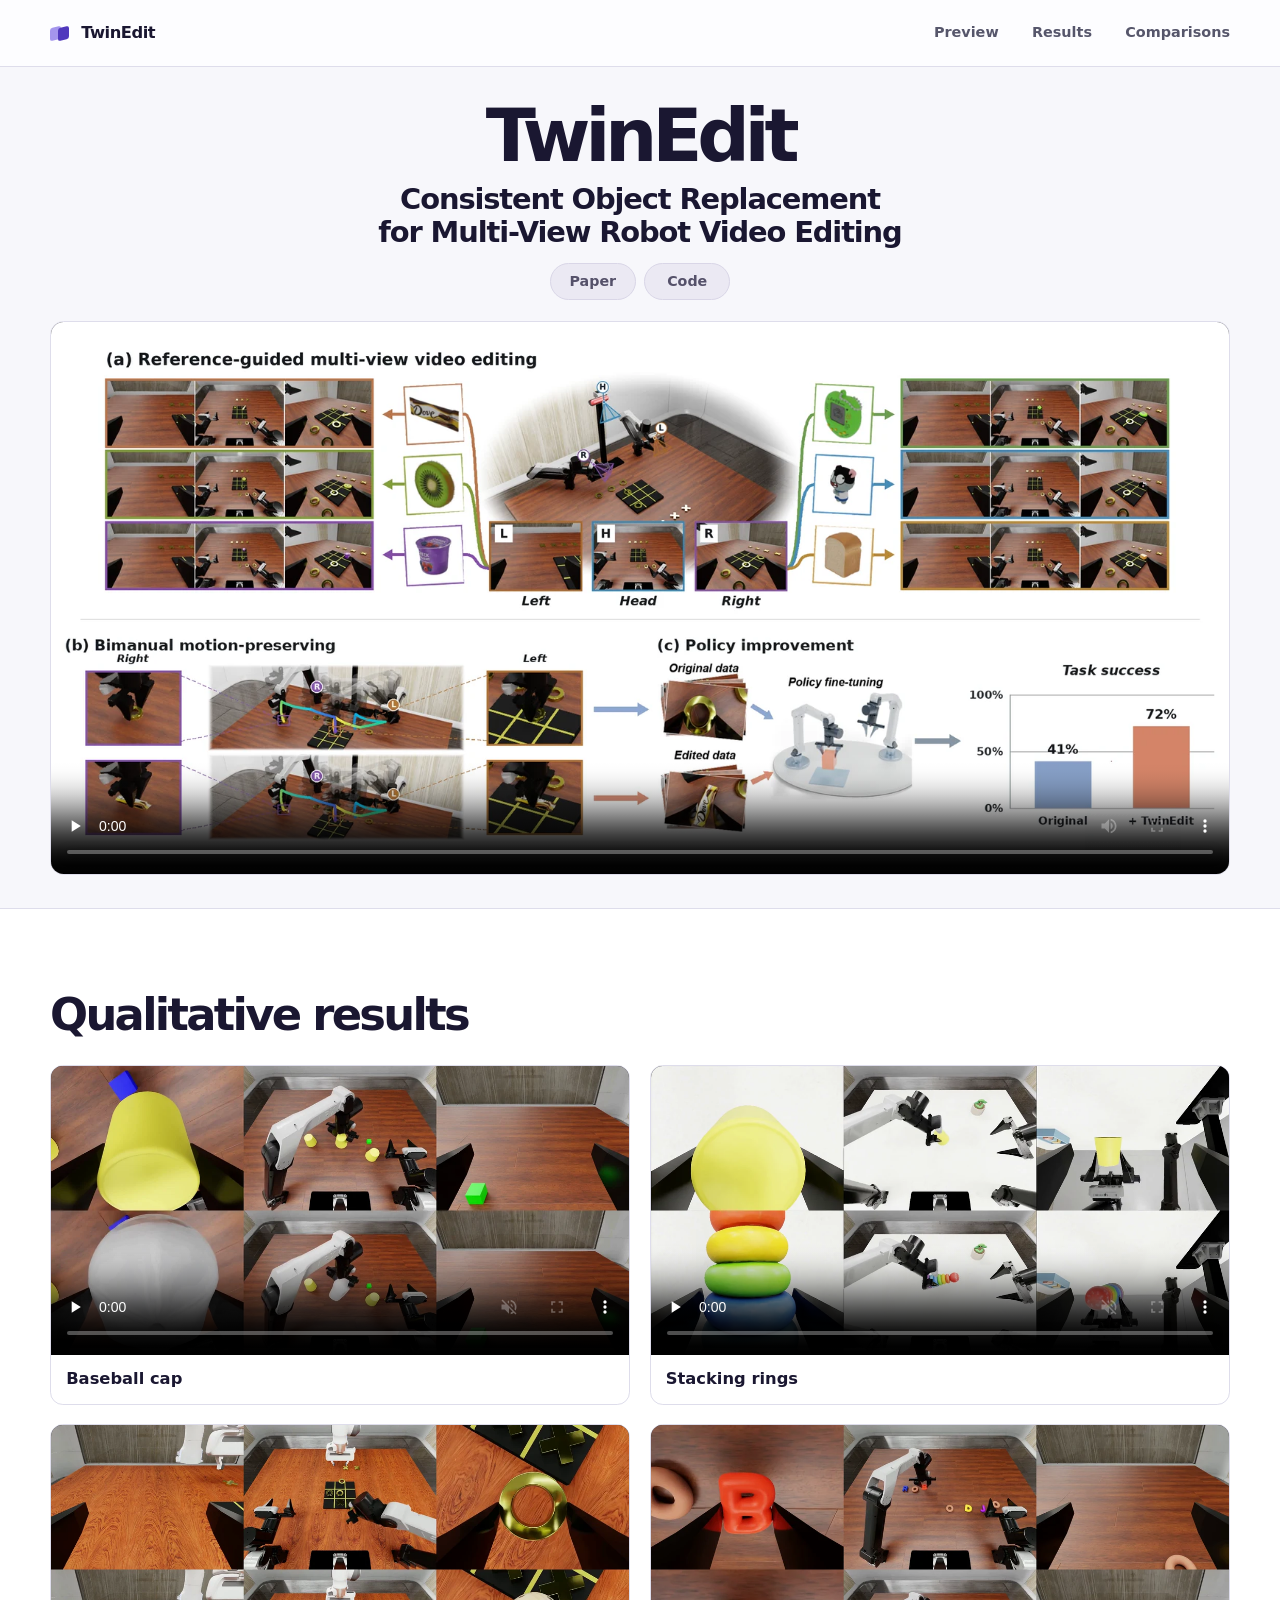
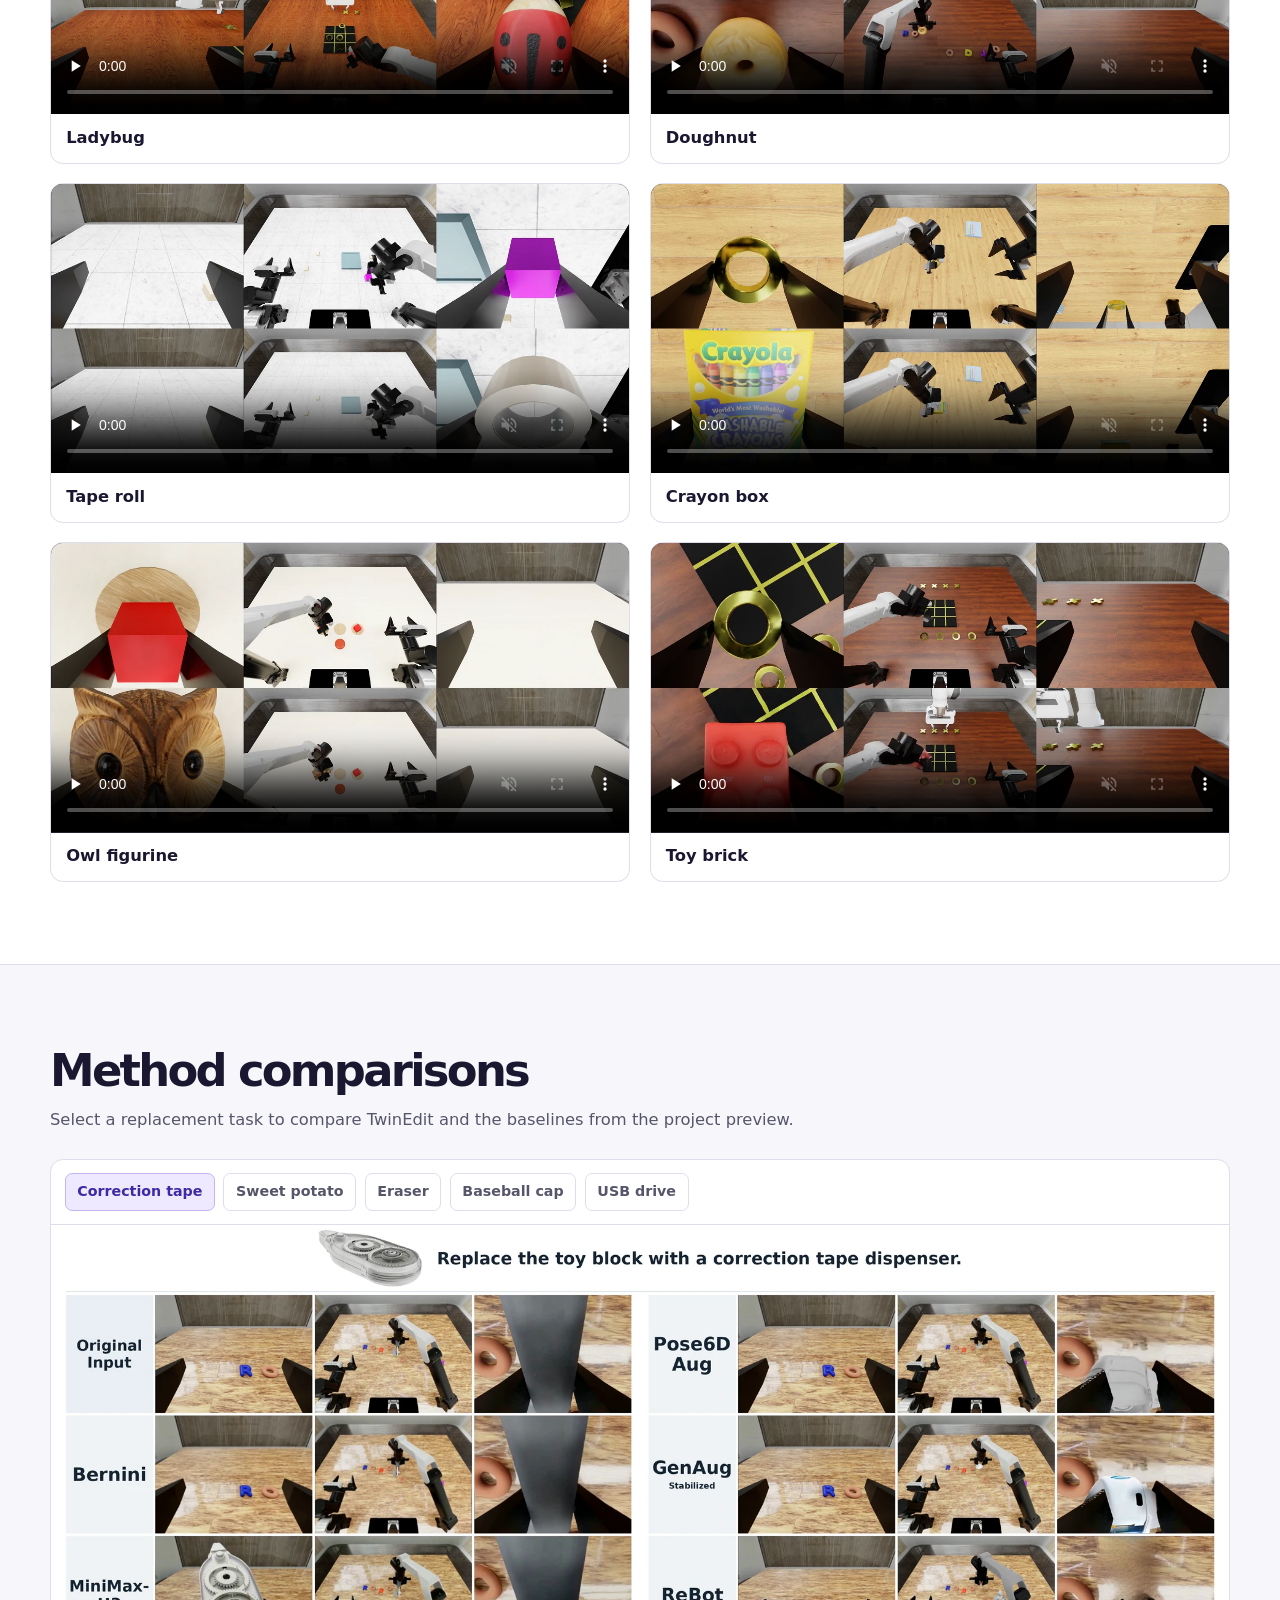
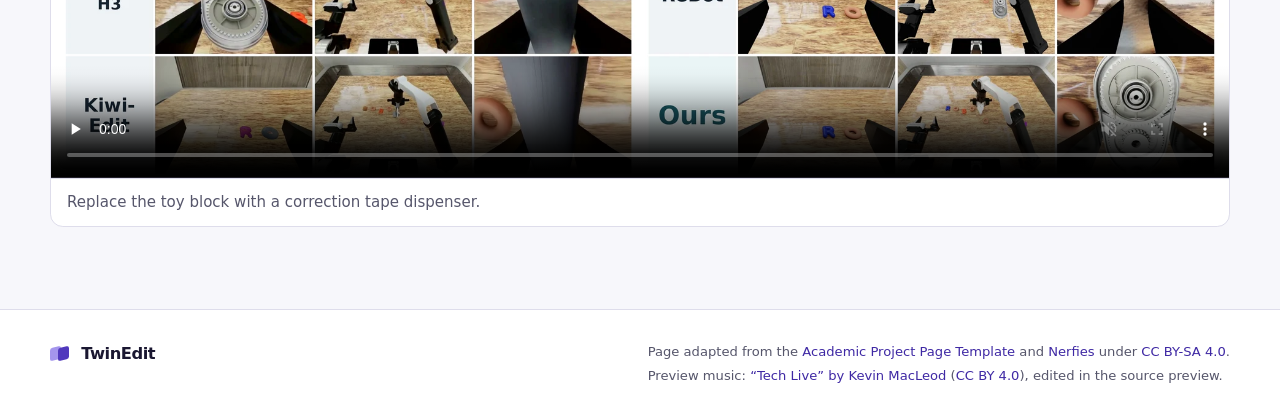
==== commit 1f126f6c: "Place the preview directly below the paper links" ====
--- a/index.html
+++ b/index.html
@@ -14,7 +14,7 @@
   <meta property="og:description" content="Explore reference-guided object replacement across robot camera views.">
   <link rel="icon" href="favicon.ico" sizes="any">
   <link rel="stylesheet" href="bulma.min.css">
-  <link rel="stylesheet" href="index.css?v=3">
+  <link rel="stylesheet" href="index.css?v=4">
   <script src="index.js?v=3" defer></script>
 </head>
 <body id="top">
@@ -44,20 +44,12 @@
               <button type="button" disabled>Code</button>
             </div>
           </div>
-        </div>
-      </div>
-    </section>
-
-    <section class="section content-band preview-band" id="preview" aria-labelledby="preview-title">
-      <div class="container page-width">
-        <div class="section-heading">
-          <h2 id="preview-title">Project preview</h2>
-        </div>
-        <div class="main-player">
-          <video controls playsinline preload="none" width="1920" height="900" poster="preview-poster.webp" aria-label="Full TwinEdit project preview">
-            <source src="twinedit-preview.mp4" type="video/mp4">
-            <a href="twinedit-preview.mp4">Download the project preview</a>
-          </video>
+          <section class="main-player" id="preview" aria-label="Project preview">
+            <video controls playsinline preload="none" width="1920" height="900" poster="preview-poster.webp" aria-label="Full TwinEdit project preview">
+              <source src="twinedit-preview.mp4" type="video/mp4">
+              <a href="twinedit-preview.mp4">Download the project preview</a>
+            </video>
+          </section>
         </div>
       </div>
     </section>
--- a/index.css
+++ b/index.css
@@ -56,7 +56,7 @@
 .section-heading h2 { color: var(--ink); font-size: clamp(2rem, 3.5vw, 3.05rem); line-height: 1.07; font-weight: 770; letter-spacing: -.06em; }
 .section-heading p { max-width: 48rem; margin-top: .72rem; color: var(--muted); font-size: 1.02rem; line-height: 1.57; }
 video { display: block; width: 100%; height: auto; background: #22202a; }
-.main-player { overflow: hidden; border: 1px solid var(--border); border-radius: .85rem; background: var(--canvas); }
+.main-player { margin-top: clamp(.9rem, 1.6vw, 1.3rem); overflow: hidden; border: 1px solid var(--border); border-radius: .85rem; background: var(--canvas); }
 .main-player video, .comparison-player video { aspect-ratio: 32 / 15; }
 
 .comparison-band { background: var(--canvas); }
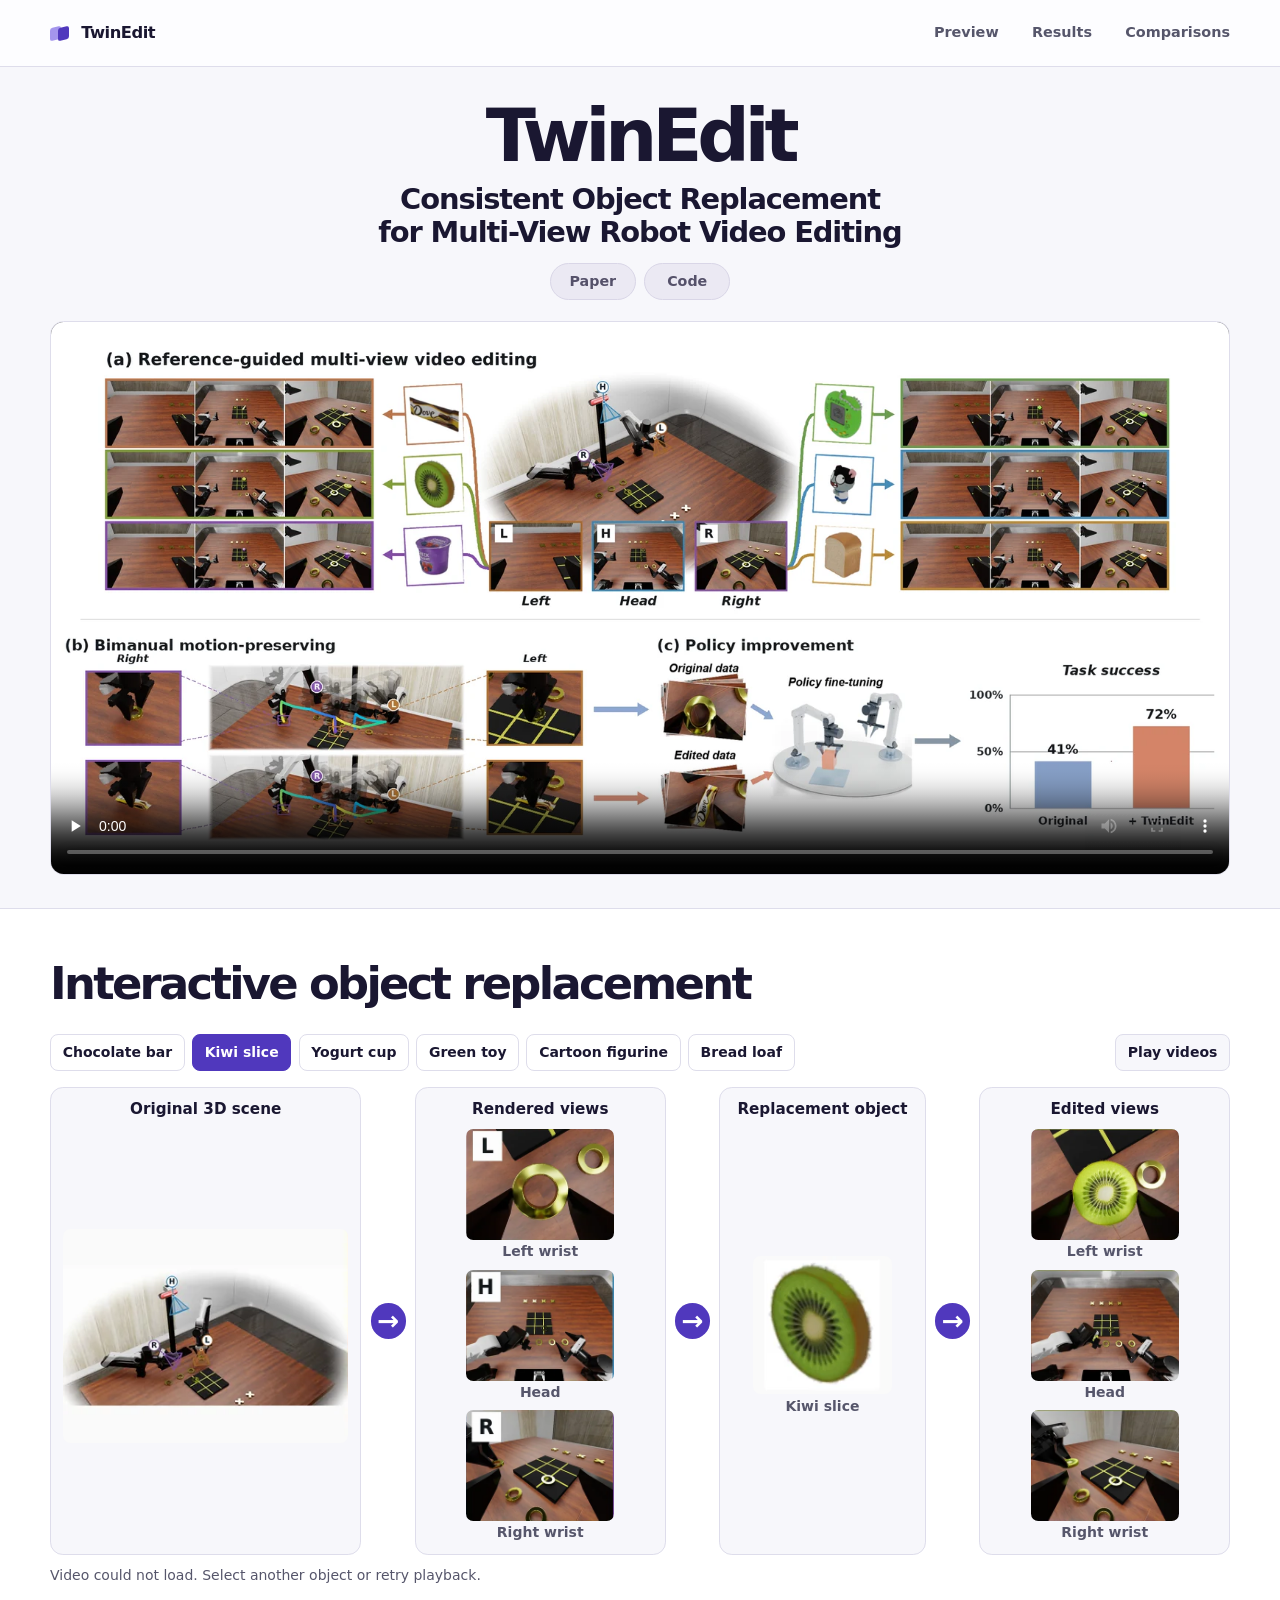
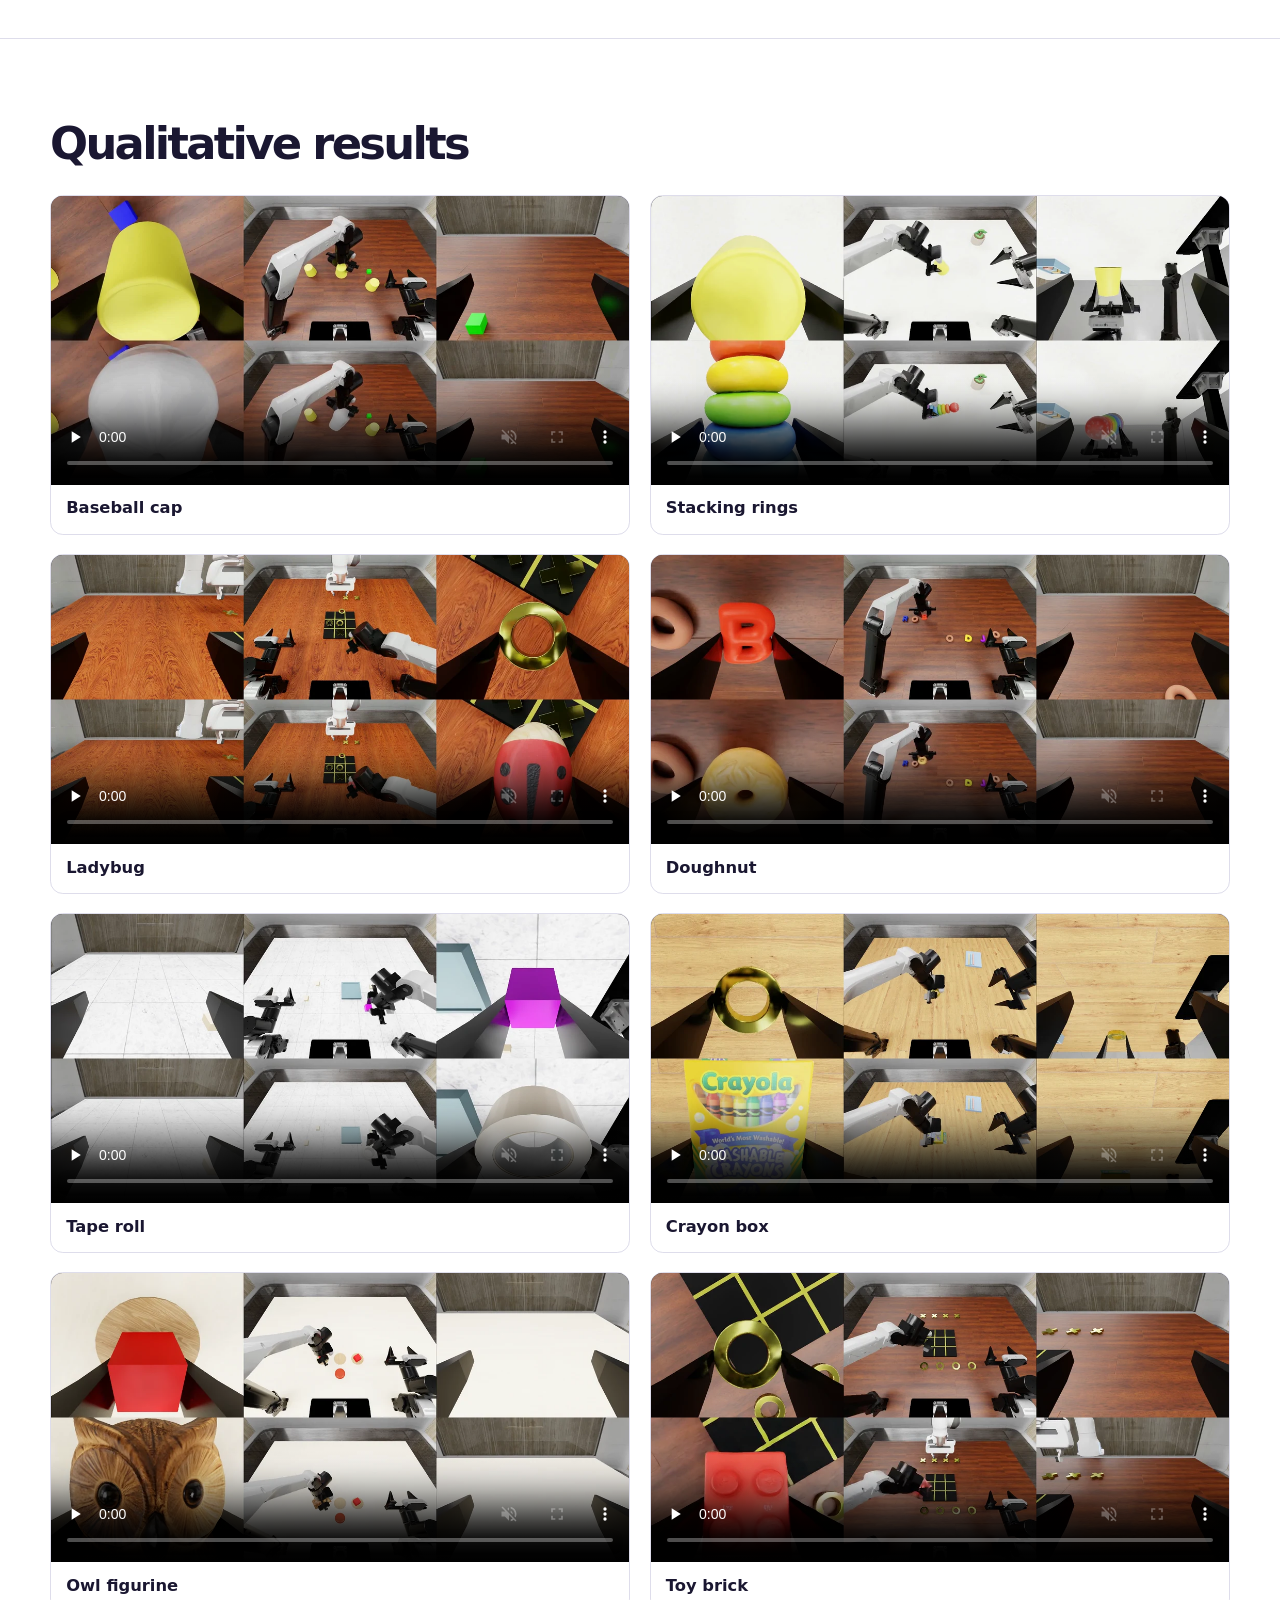
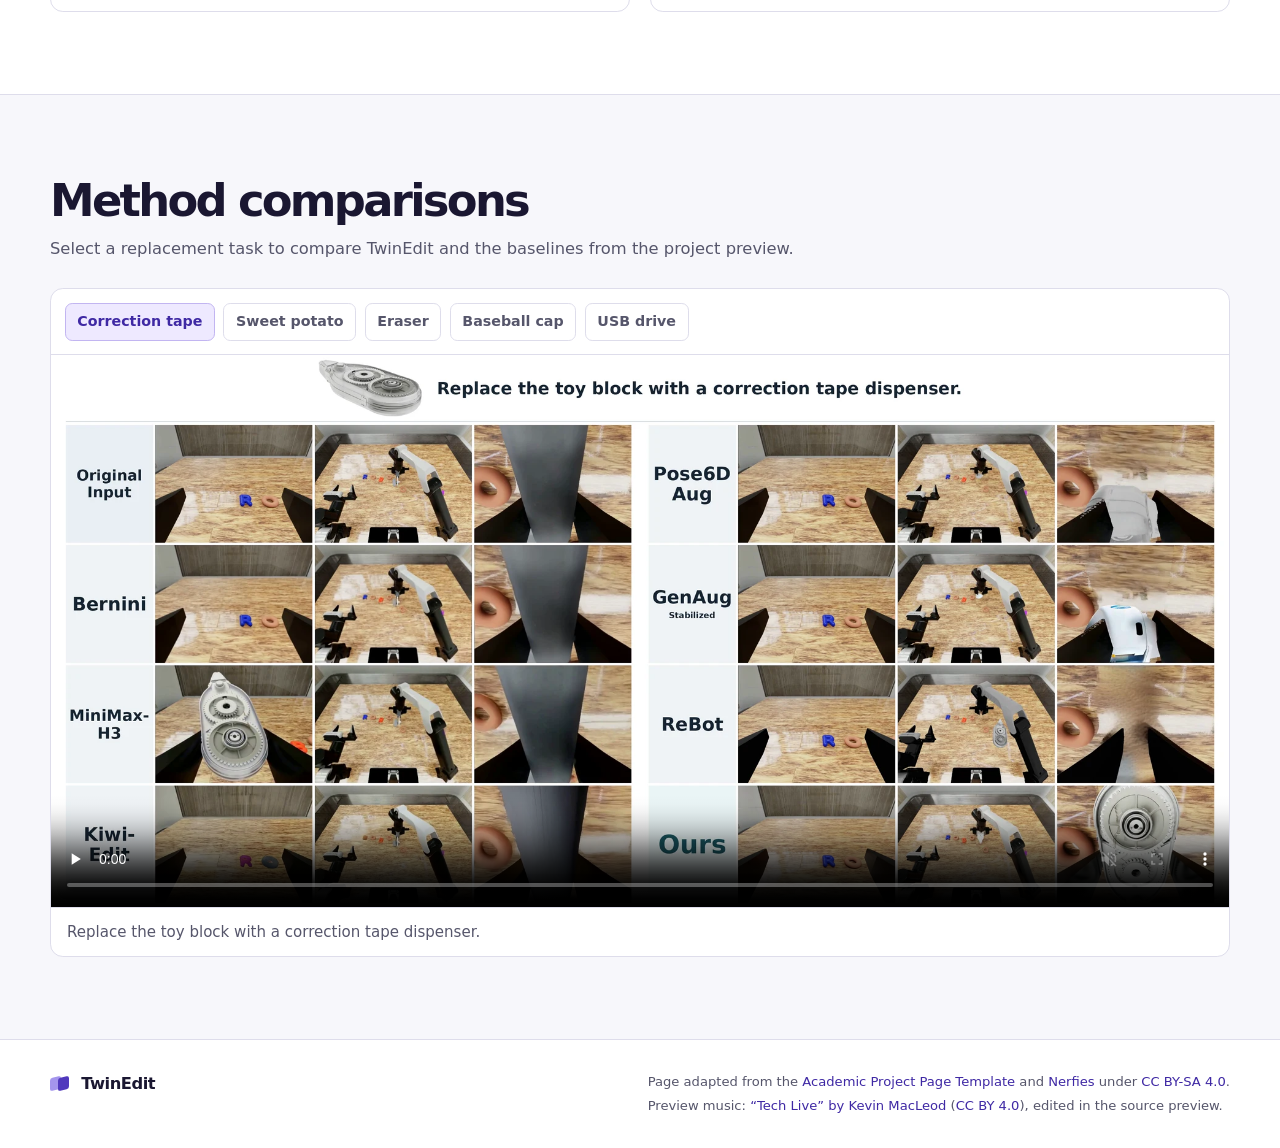
==== commit d31bac42: "Add the synchronized teaser object replacement demo" ====
--- a/index.html
+++ b/index.html
@@ -14,8 +14,9 @@
   <meta property="og:description" content="Explore reference-guided object replacement across robot camera views.">
   <link rel="icon" href="favicon.ico" sizes="any">
   <link rel="stylesheet" href="bulma.min.css">
-  <link rel="stylesheet" href="index.css?v=4">
+  <link rel="stylesheet" href="index.css?v=5">
   <script src="index.js?v=3" defer></script>
+  <script src="teaser.js?v=1" defer></script>
 </head>
 <body id="top">
   <a class="skip-link" href="#main">Skip to content</a>
@@ -54,6 +55,81 @@
       </div>
     </section>
 
+    <section class="section content-band teaser-band" id="interactive-edit" aria-labelledby="interactive-edit-title" data-teaser>
+      <div class="container page-width">
+        <div class="section-heading">
+          <h2 id="interactive-edit-title">Interactive object replacement</h2>
+        </div>
+        <div class="teaser-toolbar" data-teaser-controls hidden>
+          <div class="teaser-choices" role="group" aria-label="Choose a replacement object" data-teaser-options>
+            <button type="button" data-teaser-object="chocolate" aria-pressed="false">Chocolate bar</button>
+            <button type="button" data-teaser-object="kiwi" aria-pressed="true">Kiwi slice</button>
+            <button type="button" data-teaser-object="yogurt" aria-pressed="false">Yogurt cup</button>
+            <button type="button" data-teaser-object="green-toy" aria-pressed="false">Green toy</button>
+            <button type="button" data-teaser-object="figurine" aria-pressed="false">Cartoon figurine</button>
+            <button type="button" data-teaser-object="bread" aria-pressed="false">Bread loaf</button>
+          </div>
+          <button class="teaser-playback" type="button" data-teaser-toggle aria-controls="teaser-flow">Pause videos</button>
+        </div>
+        <div class="teaser-flow" id="teaser-flow">
+          <div class="teaser-stage">
+            <h3>Original 3D scene</h3>
+            <div class="teaser-stage-visual">
+              <canvas class="teaser-feed teaser-scene" width="320" height="240" data-teaser-tile="0" role="img" aria-label="Rendered overview of the original 3D robot scene"></canvas>
+            </div>
+          </div>
+          <span class="teaser-arrow" aria-hidden="true">→</span>
+          <div class="teaser-stage">
+            <h3>Rendered views</h3>
+            <div class="teaser-cameras">
+              <figure>
+                <canvas class="teaser-feed" width="320" height="240" data-teaser-tile="1" role="img" aria-label="Original left wrist camera"></canvas>
+                <figcaption>Left wrist</figcaption>
+              </figure>
+              <figure>
+                <canvas class="teaser-feed" width="320" height="240" data-teaser-tile="2" role="img" aria-label="Original head camera"></canvas>
+                <figcaption>Head</figcaption>
+              </figure>
+              <figure>
+                <canvas class="teaser-feed" width="320" height="240" data-teaser-tile="3" role="img" aria-label="Original right wrist camera"></canvas>
+                <figcaption>Right wrist</figcaption>
+              </figure>
+            </div>
+          </div>
+          <span class="teaser-arrow" aria-hidden="true">→</span>
+          <div class="teaser-stage">
+            <h3>Replacement object</h3>
+            <div class="teaser-stage-visual">
+              <figure class="teaser-reference">
+                <div class="teaser-object-image" role="img" aria-label="Kiwi slice" data-teaser-reference></div>
+                <figcaption data-teaser-reference-name aria-live="polite">Kiwi slice</figcaption>
+              </figure>
+            </div>
+          </div>
+          <span class="teaser-arrow" aria-hidden="true">→</span>
+          <div class="teaser-stage">
+            <h3>Edited views</h3>
+            <div class="teaser-cameras">
+              <figure>
+                <canvas class="teaser-feed" width="320" height="240" data-teaser-tile="5" role="img" aria-label="Edited left wrist camera"></canvas>
+                <figcaption>Left wrist</figcaption>
+              </figure>
+              <figure>
+                <canvas class="teaser-feed" width="320" height="240" data-teaser-tile="6" role="img" aria-label="Edited head camera"></canvas>
+                <figcaption>Head</figcaption>
+              </figure>
+              <figure>
+                <canvas class="teaser-feed" width="320" height="240" data-teaser-tile="7" role="img" aria-label="Edited right wrist camera"></canvas>
+                <figcaption>Right wrist</figcaption>
+              </figure>
+            </div>
+          </div>
+        </div>
+        <p class="teaser-status" data-teaser-status role="status" hidden>Video could not load. Select another object or retry playback.</p>
+        <video class="teaser-media" data-teaser-video muted playsinline loop preload="none" aria-hidden="true"></video>
+      </div>
+    </section>
+
     <section class="section content-band results-band" id="results" aria-labelledby="results-title">
       <div class="container page-width">
         <div class="section-heading">
--- a/index.css
+++ b/index.css
@@ -59,6 +59,38 @@
 .main-player { margin-top: clamp(.9rem, 1.6vw, 1.3rem); overflow: hidden; border: 1px solid var(--border); border-radius: .85rem; background: var(--canvas); }
 .main-player video, .comparison-player video { aspect-ratio: 32 / 15; }
 
+.teaser-band {
+  --teaser-reference-position: 20%;
+  --teaser-before-position: 18.181818%;
+  --teaser-after-position: 27.272727%;
+  padding-block: clamp(2.25rem, 4vw, 3.2rem);
+}
+.teaser-toolbar { display: flex; justify-content: space-between; align-items: flex-start; flex-wrap: wrap; gap: .65rem 1rem; margin-bottom: 1rem; }
+.teaser-choices { display: flex; flex-wrap: wrap; gap: .45rem; }
+.teaser-toolbar button { min-height: 2.3rem; padding: .38rem .73rem; border: 1px solid var(--border); border-radius: .5rem; background: var(--paper); color: var(--ink); font-size: .875rem; font-weight: 650; }
+.teaser-toolbar button:hover { border-color: #a596e3; color: var(--accent-dark); }
+.teaser-choices button[aria-pressed="true"] { border-color: var(--accent); background: var(--accent); color: white; }
+.teaser-toolbar .teaser-playback { background: var(--canvas); }
+.teaser-flow { display: grid; grid-template-columns: minmax(0, 1.28fr) 2.25rem minmax(0, 1.03fr) 2.25rem minmax(0, .85fr) 2.25rem minmax(0, 1.03fr); gap: .55rem; }
+.teaser-stage { display: flex; flex-direction: column; gap: .65rem; min-width: 0; padding: .75rem; border: 1px solid var(--border); border-radius: .8rem; background: var(--canvas); text-align: center; }
+.teaser-stage h3 { font-size: .95rem; line-height: 1.25; font-weight: 750; }
+.teaser-stage-visual { display: grid; flex: 1; align-content: center; justify-items: center; }
+.teaser-cameras { display: grid; gap: .55rem; width: min(100%, 9.25rem); margin-inline: auto; }
+.teaser-cameras figure, .teaser-reference { min-width: 0; }
+.teaser-stage figcaption { margin-top: .2rem; color: var(--muted); font-size: .875rem; font-weight: 630; line-height: 1.25; }
+.teaser-reference { width: min(100%, 8.65rem); }
+.teaser-feed, .teaser-object-image { display: block; width: 100%; height: auto; border-radius: .45rem; background-color: #fafafa; background-repeat: no-repeat; }
+.teaser-feed { --tile-x: 0%; --tile-y: var(--teaser-before-position); aspect-ratio: 4 / 3; background-image: url("teaser-posters.webp"); background-position: var(--tile-x) var(--tile-y); background-size: 400% 1200%; }
+.teaser-feed:is([data-teaser-tile="1"], [data-teaser-tile="5"]) { --tile-x: 33.333333%; }
+.teaser-feed:is([data-teaser-tile="2"], [data-teaser-tile="6"]) { --tile-x: 66.666667%; }
+.teaser-feed:is([data-teaser-tile="3"], [data-teaser-tile="7"]) { --tile-x: 100%; }
+.teaser-feed:is([data-teaser-tile="5"], [data-teaser-tile="6"], [data-teaser-tile="7"]) { --tile-y: var(--teaser-after-position); }
+.teaser-scene { max-width: 22rem; }
+.teaser-object-image { aspect-ratio: 1; background-image: url("teaser-objects.webp"); background-position: var(--teaser-reference-position) center; background-size: 600% 100%; }
+.teaser-arrow { display: grid; place-items: center; align-self: center; justify-self: center; width: 2.2rem; height: 2.2rem; border-radius: 50%; background: var(--accent); color: #fff; font-size: 1.65rem; font-weight: 800; line-height: 1; }
+.teaser-status { margin-top: .65rem; color: var(--muted); font-size: .875rem; }
+.teaser-media { position: absolute; width: 1px; height: 1px; opacity: 0; pointer-events: none; }
+
 .comparison-band { background: var(--canvas); }
 .result-card, .comparison-card { overflow: hidden; border: 1px solid var(--border); border-radius: .8rem; background: var(--paper); }
 .result-card video { aspect-ratio: 2 / 1; }
@@ -81,6 +113,14 @@
 
 @media (max-width: 900px) {
   .page-width { width: calc(100% - 3rem); }
+}
+@media (max-width: 760px) {
+  .teaser-flow { grid-template-columns: minmax(0, 1fr); gap: .5rem; }
+  .teaser-arrow { transform: rotate(90deg); }
+  .teaser-cameras { grid-template-columns: repeat(3, minmax(0, 1fr)); width: min(100%, 27rem); }
+  .teaser-stage-visual { width: 100%; }
+  .teaser-reference { width: min(100%, 7rem); }
+  .teaser-stage figcaption { font-size: .82rem; }
 }
 @media (max-width: 700px) {
   .page-width { width: calc(100% - 2rem); }
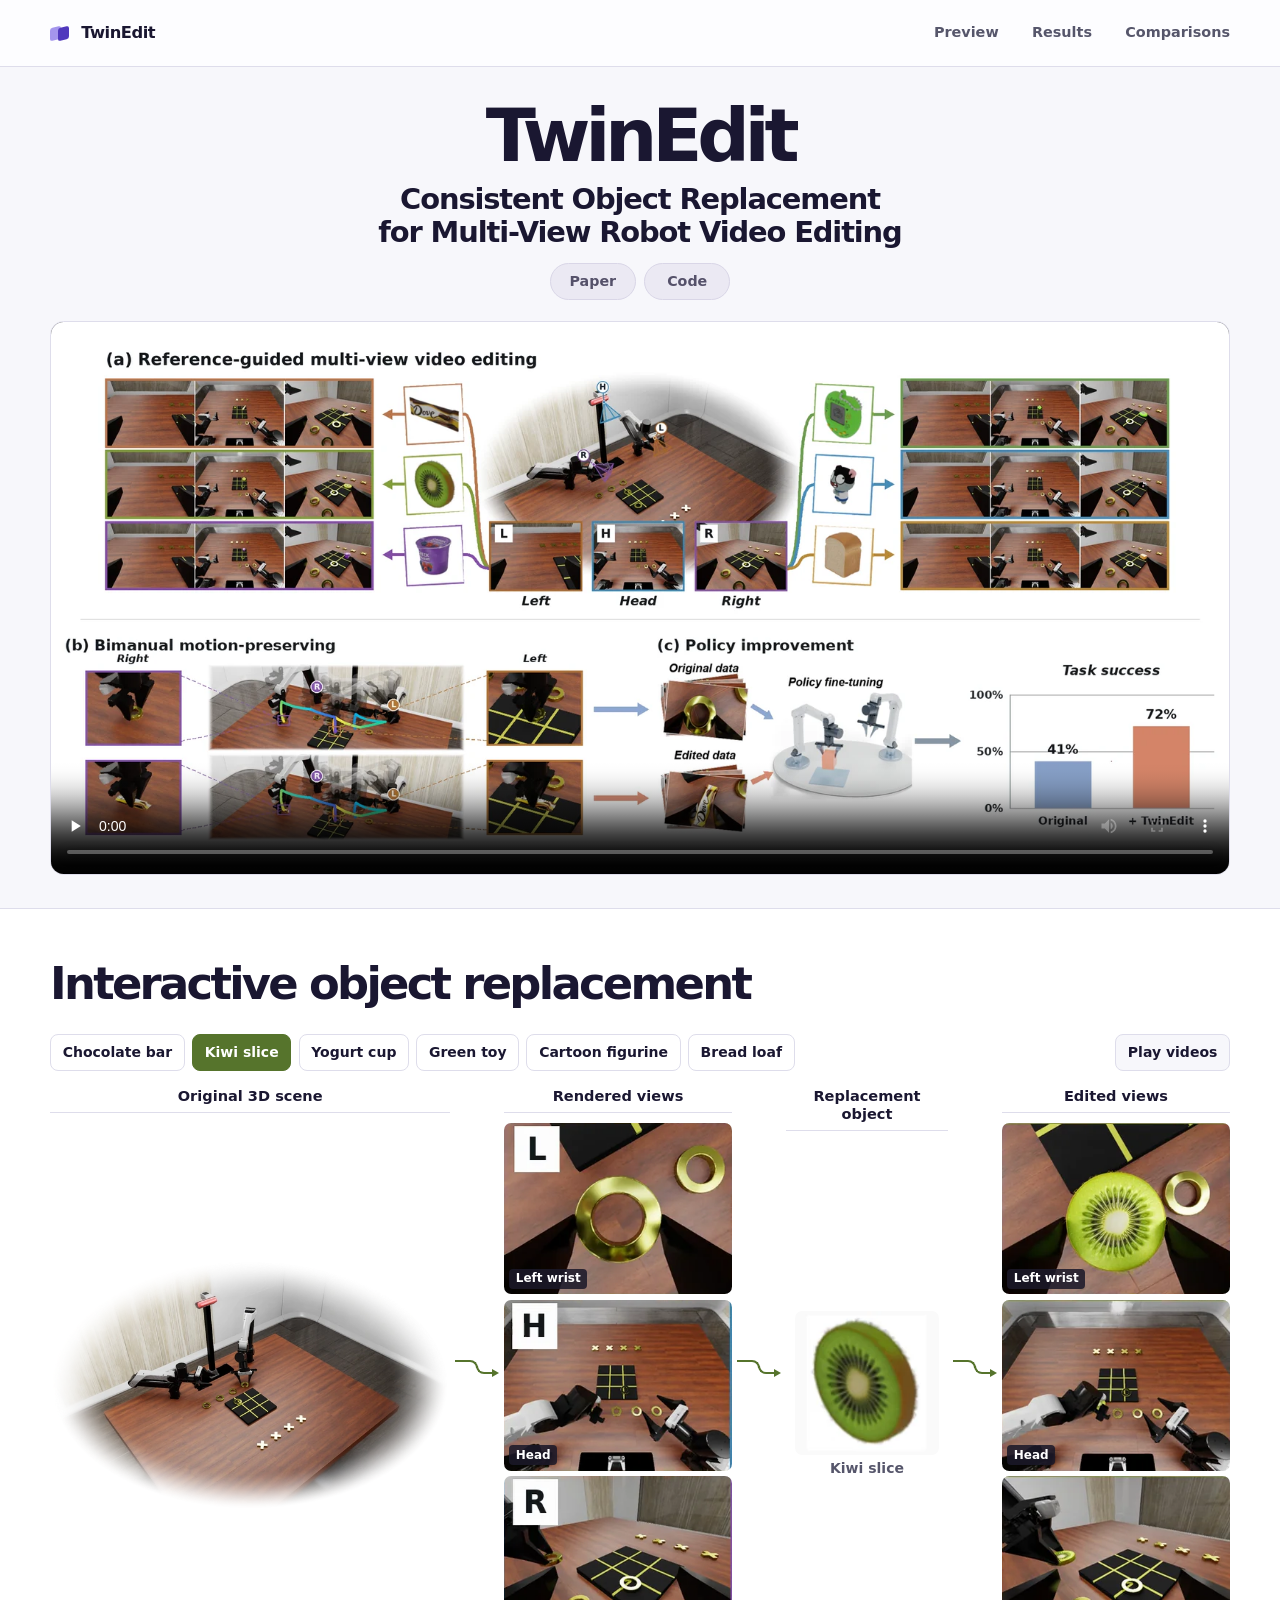
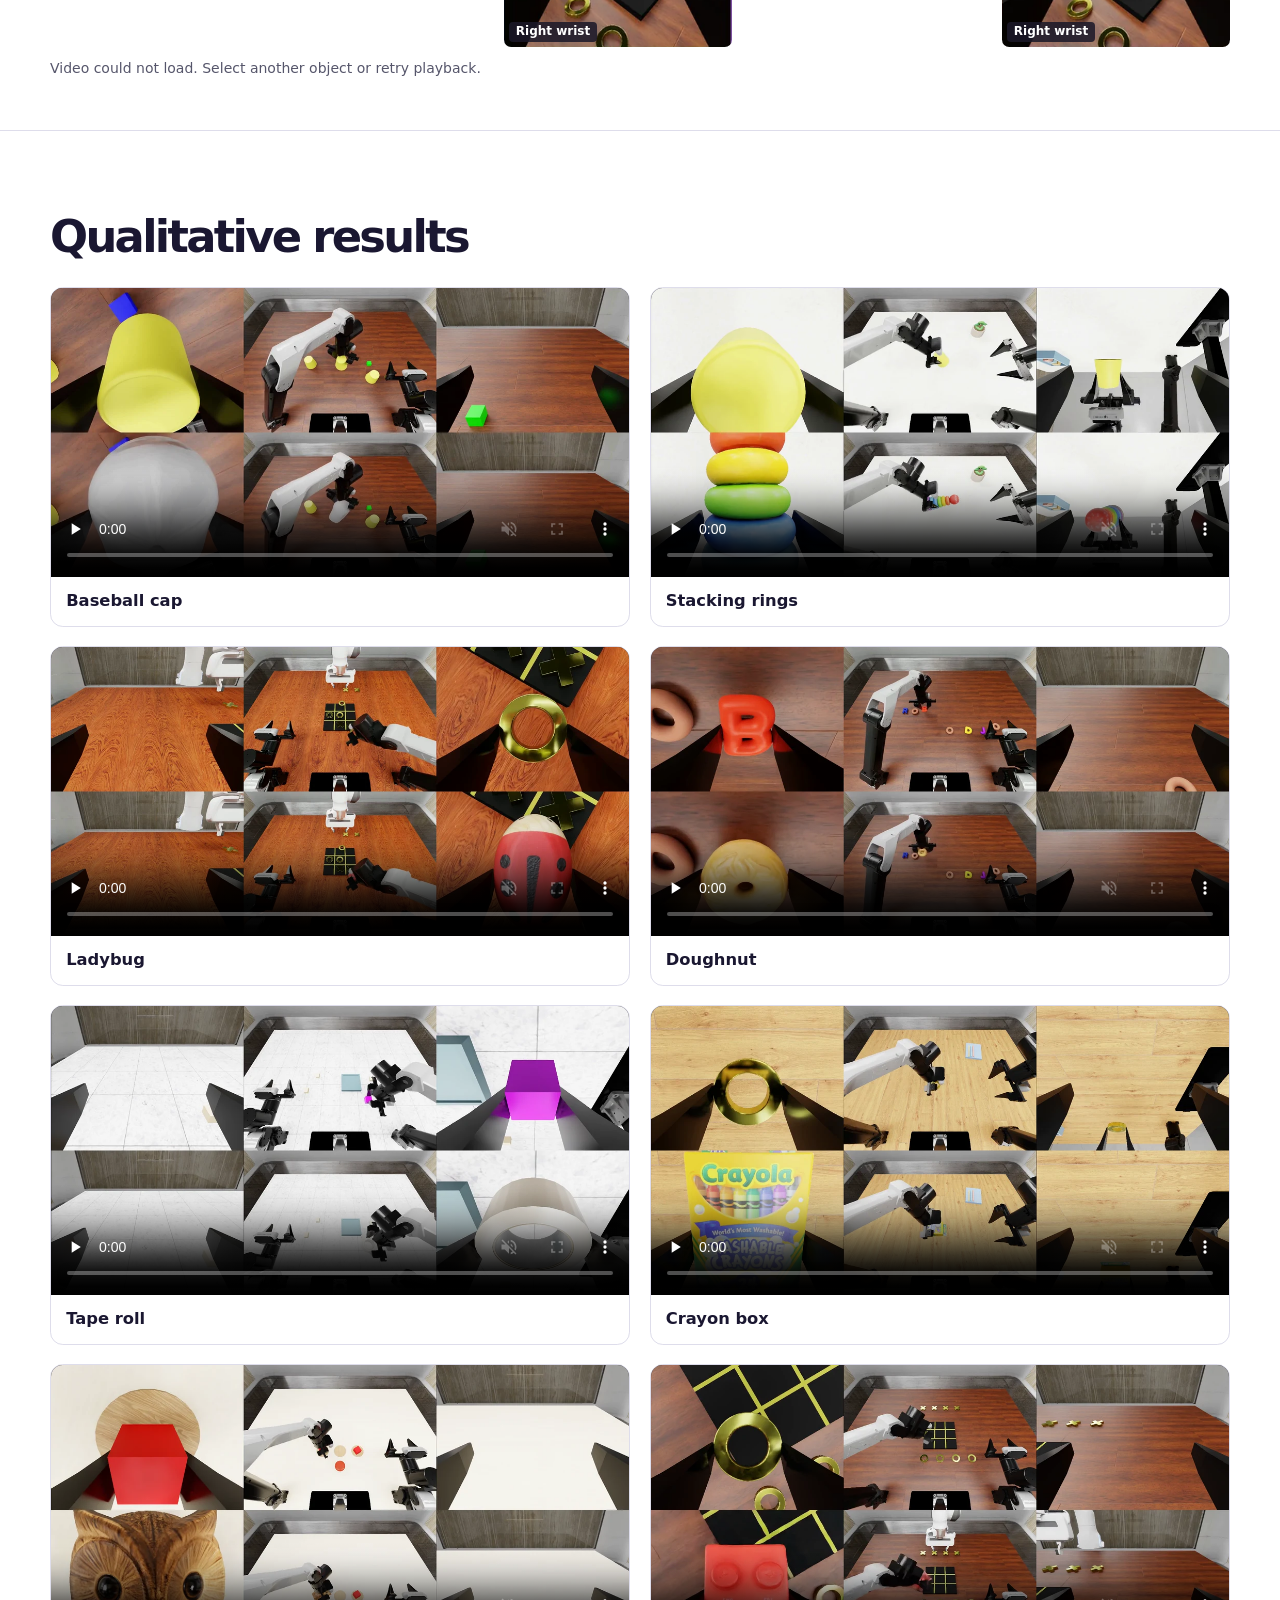
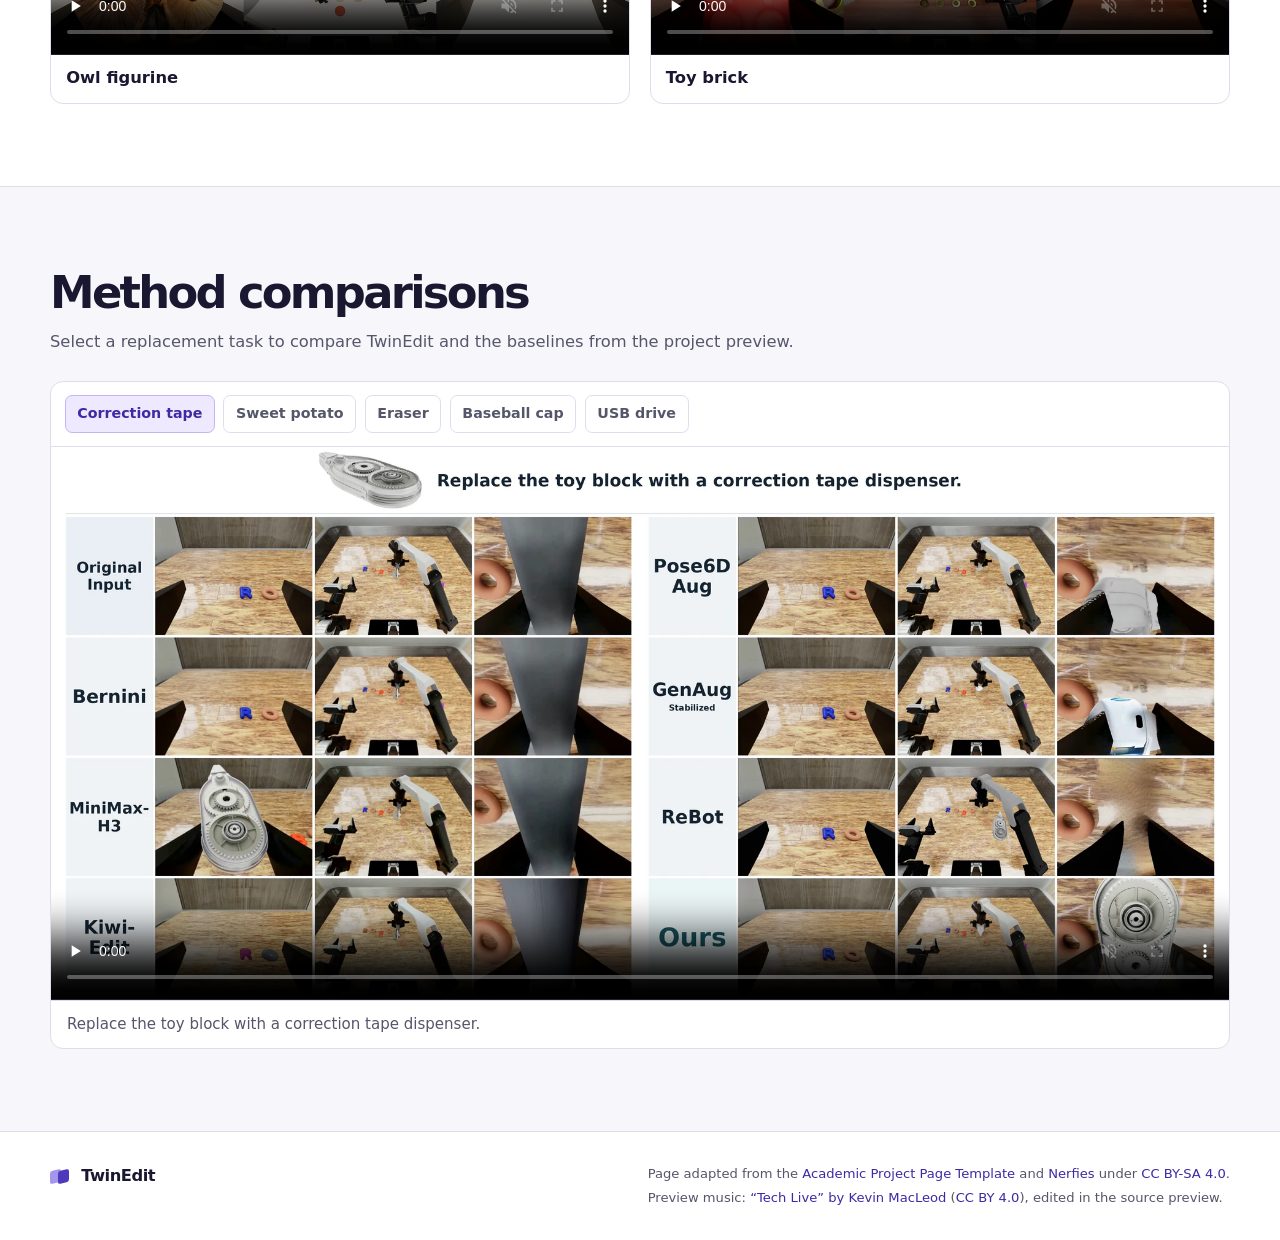
==== commit 05d80b8c: "Restore the transparent teaser scene and redraw the connected layout" ====
--- a/index.html
+++ b/index.html
@@ -14,9 +14,9 @@
   <meta property="og:description" content="Explore reference-guided object replacement across robot camera views.">
   <link rel="icon" href="favicon.ico" sizes="any">
   <link rel="stylesheet" href="bulma.min.css">
-  <link rel="stylesheet" href="index.css?v=5">
+  <link rel="stylesheet" href="index.css?v=6">
   <script src="index.js?v=3" defer></script>
-  <script src="teaser.js?v=1" defer></script>
+  <script src="teaser.js?v=2" defer></script>
 </head>
 <body id="top">
   <a class="skip-link" href="#main">Skip to content</a>
@@ -62,12 +62,12 @@
         </div>
         <div class="teaser-toolbar" data-teaser-controls hidden>
           <div class="teaser-choices" role="group" aria-label="Choose a replacement object" data-teaser-options>
-            <button type="button" data-teaser-object="chocolate" aria-pressed="false">Chocolate bar</button>
-            <button type="button" data-teaser-object="kiwi" aria-pressed="true">Kiwi slice</button>
-            <button type="button" data-teaser-object="yogurt" aria-pressed="false">Yogurt cup</button>
-            <button type="button" data-teaser-object="green-toy" aria-pressed="false">Green toy</button>
-            <button type="button" data-teaser-object="figurine" aria-pressed="false">Cartoon figurine</button>
-            <button type="button" data-teaser-object="bread" aria-pressed="false">Bread loaf</button>
+            <button type="button" data-teaser-object="chocolate" data-teaser-color="#a65c35" aria-pressed="false">Chocolate bar</button>
+            <button type="button" data-teaser-object="kiwi" data-teaser-color="#56742c" aria-pressed="true">Kiwi slice</button>
+            <button type="button" data-teaser-object="yogurt" data-teaser-color="#8657a4" aria-pressed="false">Yogurt cup</button>
+            <button type="button" data-teaser-object="green-toy" data-teaser-color="#4d823b" aria-pressed="false">Green toy</button>
+            <button type="button" data-teaser-object="figurine" data-teaser-color="#347fa9" aria-pressed="false">Cartoon figurine</button>
+            <button type="button" data-teaser-object="bread" data-teaser-color="#9a6b28" aria-pressed="false">Bread loaf</button>
           </div>
           <button class="teaser-playback" type="button" data-teaser-toggle aria-controls="teaser-flow">Pause videos</button>
         </div>
@@ -78,7 +78,7 @@
               <canvas class="teaser-feed teaser-scene" width="320" height="240" data-teaser-tile="0" role="img" aria-label="Rendered overview of the original 3D robot scene"></canvas>
             </div>
           </div>
-          <span class="teaser-arrow" aria-hidden="true">→</span>
+          <span class="teaser-connector" aria-hidden="true"><i></i><i></i></span>
           <div class="teaser-stage">
             <h3>Rendered views</h3>
             <div class="teaser-cameras">
@@ -96,7 +96,7 @@
               </figure>
             </div>
           </div>
-          <span class="teaser-arrow" aria-hidden="true">→</span>
+          <span class="teaser-connector" aria-hidden="true"><i></i><i></i></span>
           <div class="teaser-stage">
             <h3>Replacement object</h3>
             <div class="teaser-stage-visual">
@@ -106,7 +106,7 @@
               </figure>
             </div>
           </div>
-          <span class="teaser-arrow" aria-hidden="true">→</span>
+          <span class="teaser-connector" aria-hidden="true"><i></i><i></i></span>
           <div class="teaser-stage">
             <h3>Edited views</h3>
             <div class="teaser-cameras">
--- a/index.css
+++ b/index.css
@@ -63,31 +63,39 @@
   --teaser-reference-position: 20%;
   --teaser-before-position: 18.181818%;
   --teaser-after-position: 27.272727%;
+  --teaser-trace: #56742c;
   padding-block: clamp(2.25rem, 4vw, 3.2rem);
 }
 .teaser-toolbar { display: flex; justify-content: space-between; align-items: flex-start; flex-wrap: wrap; gap: .65rem 1rem; margin-bottom: 1rem; }
 .teaser-choices { display: flex; flex-wrap: wrap; gap: .45rem; }
 .teaser-toolbar button { min-height: 2.3rem; padding: .38rem .73rem; border: 1px solid var(--border); border-radius: .5rem; background: var(--paper); color: var(--ink); font-size: .875rem; font-weight: 650; }
 .teaser-toolbar button:hover { border-color: #a596e3; color: var(--accent-dark); }
-.teaser-choices button[aria-pressed="true"] { border-color: var(--accent); background: var(--accent); color: white; }
+.teaser-choices button[aria-pressed="true"] { border-color: var(--teaser-trace); background: var(--teaser-trace); color: white; }
 .teaser-toolbar .teaser-playback { background: var(--canvas); }
-.teaser-flow { display: grid; grid-template-columns: minmax(0, 1.28fr) 2.25rem minmax(0, 1.03fr) 2.25rem minmax(0, .85fr) 2.25rem minmax(0, 1.03fr); gap: .55rem; }
-.teaser-stage { display: flex; flex-direction: column; gap: .65rem; min-width: 0; padding: .75rem; border: 1px solid var(--border); border-radius: .8rem; background: var(--canvas); text-align: center; }
-.teaser-stage h3 { font-size: .95rem; line-height: 1.25; font-weight: 750; }
+.teaser-flow { --link-width: clamp(1.65rem, 3.4vw, 3rem); display: grid; grid-template-columns: minmax(0, 1.65fr) var(--link-width) minmax(0, .94fr) var(--link-width) minmax(0, .67fr) var(--link-width) minmax(0, .94fr); gap: clamp(.15rem, .4vw, .4rem); }
+.teaser-stage { display: flex; flex-direction: column; gap: .65rem; min-width: 0; text-align: center; }
+.teaser-stage h3 { padding-bottom: .42rem; border-bottom: 1px solid var(--border); font-size: .91rem; line-height: 1.25; font-weight: 750; }
 .teaser-stage-visual { display: grid; flex: 1; align-content: center; justify-items: center; }
-.teaser-cameras { display: grid; gap: .55rem; width: min(100%, 9.25rem); margin-inline: auto; }
+.teaser-cameras { display: grid; gap: .34rem; width: 100%; }
 .teaser-cameras figure, .teaser-reference { min-width: 0; }
-.teaser-stage figcaption { margin-top: .2rem; color: var(--muted); font-size: .875rem; font-weight: 630; line-height: 1.25; }
-.teaser-reference { width: min(100%, 8.65rem); }
+.teaser-cameras figure { position: relative; }
+.teaser-stage figcaption { margin-top: .34rem; color: var(--muted); font-size: .875rem; font-weight: 650; line-height: 1.25; }
+.teaser-cameras figcaption { position: absolute; bottom: .34rem; left: .34rem; margin-top: 0; padding: .16rem .4rem; border-radius: .25rem; background: #1b1929dc; color: white; font-size: .75rem; pointer-events: none; }
+.teaser-reference { width: min(100%, 9rem); }
 .teaser-feed, .teaser-object-image { display: block; width: 100%; height: auto; border-radius: .45rem; background-color: #fafafa; background-repeat: no-repeat; }
 .teaser-feed { --tile-x: 0%; --tile-y: var(--teaser-before-position); aspect-ratio: 4 / 3; background-image: url("teaser-posters.webp"); background-position: var(--tile-x) var(--tile-y); background-size: 400% 1200%; }
 .teaser-feed:is([data-teaser-tile="1"], [data-teaser-tile="5"]) { --tile-x: 33.333333%; }
 .teaser-feed:is([data-teaser-tile="2"], [data-teaser-tile="6"]) { --tile-x: 66.666667%; }
 .teaser-feed:is([data-teaser-tile="3"], [data-teaser-tile="7"]) { --tile-x: 100%; }
 .teaser-feed:is([data-teaser-tile="5"], [data-teaser-tile="6"], [data-teaser-tile="7"]) { --tile-y: var(--teaser-after-position); }
-.teaser-scene { max-width: 22rem; }
-.teaser-object-image { aspect-ratio: 1; background-image: url("teaser-objects.webp"); background-position: var(--teaser-reference-position) center; background-size: 600% 100%; }
-.teaser-arrow { display: grid; place-items: center; align-self: center; justify-self: center; width: 2.2rem; height: 2.2rem; border-radius: 50%; background: var(--accent); color: #fff; font-size: 1.65rem; font-weight: 800; line-height: 1; }
+.teaser-scene { background-color: transparent; background-image: url("teaser-scene.webp"); background-position: center; background-size: contain; border-radius: 0; }
+.teaser-scene.is-rendering { background-image: none; mask: url("teaser-scene.webp") center / 100% 100% no-repeat; }
+.teaser-object-image { aspect-ratio: 1; background-color: transparent; background-image: url("teaser-objects.webp"); background-position: var(--teaser-reference-position) center; background-size: 600% 100%; mix-blend-mode: multiply; }
+.teaser-connector { position: relative; align-self: center; justify-self: center; width: 100%; height: 1.7rem; color: var(--teaser-trace); }
+.teaser-connector i, .teaser-connector::after { position: absolute; }
+.teaser-connector i:first-child { top: calc(50% - 7px); left: 0; width: 52%; height: 8px; border-top: 2px solid; border-right: 2px solid; border-top-right-radius: .5rem; }
+.teaser-connector i:nth-child(2) { top: calc(50% - 1px); left: calc(52% - 2px); right: .35rem; height: 8px; border-bottom: 2px solid; border-left: 2px solid; border-bottom-left-radius: .5rem; }
+.teaser-connector::after { content: ""; top: calc(50% + 6px); right: 0; transform: translateY(-50%); border-block: 4px solid transparent; border-left: 7px solid; }
 .teaser-status { margin-top: .65rem; color: var(--muted); font-size: .875rem; }
 .teaser-media { position: absolute; width: 1px; height: 1px; opacity: 0; pointer-events: none; }
 
@@ -115,12 +123,13 @@
   .page-width { width: calc(100% - 3rem); }
 }
 @media (max-width: 760px) {
-  .teaser-flow { grid-template-columns: minmax(0, 1fr); gap: .5rem; }
-  .teaser-arrow { transform: rotate(90deg); }
+  .teaser-flow { grid-template-columns: minmax(0, 1fr); gap: .65rem; }
+  .teaser-connector { width: 2.35rem; transform: rotate(90deg); }
   .teaser-cameras { grid-template-columns: repeat(3, minmax(0, 1fr)); width: min(100%, 27rem); }
   .teaser-stage-visual { width: 100%; }
+  .teaser-scene { max-width: 25rem; }
   .teaser-reference { width: min(100%, 7rem); }
-  .teaser-stage figcaption { font-size: .82rem; }
+  .teaser-cameras figcaption { padding-inline: .28rem; font-size: .7rem; }
 }
 @media (max-width: 700px) {
   .page-width { width: calc(100% - 2rem); }
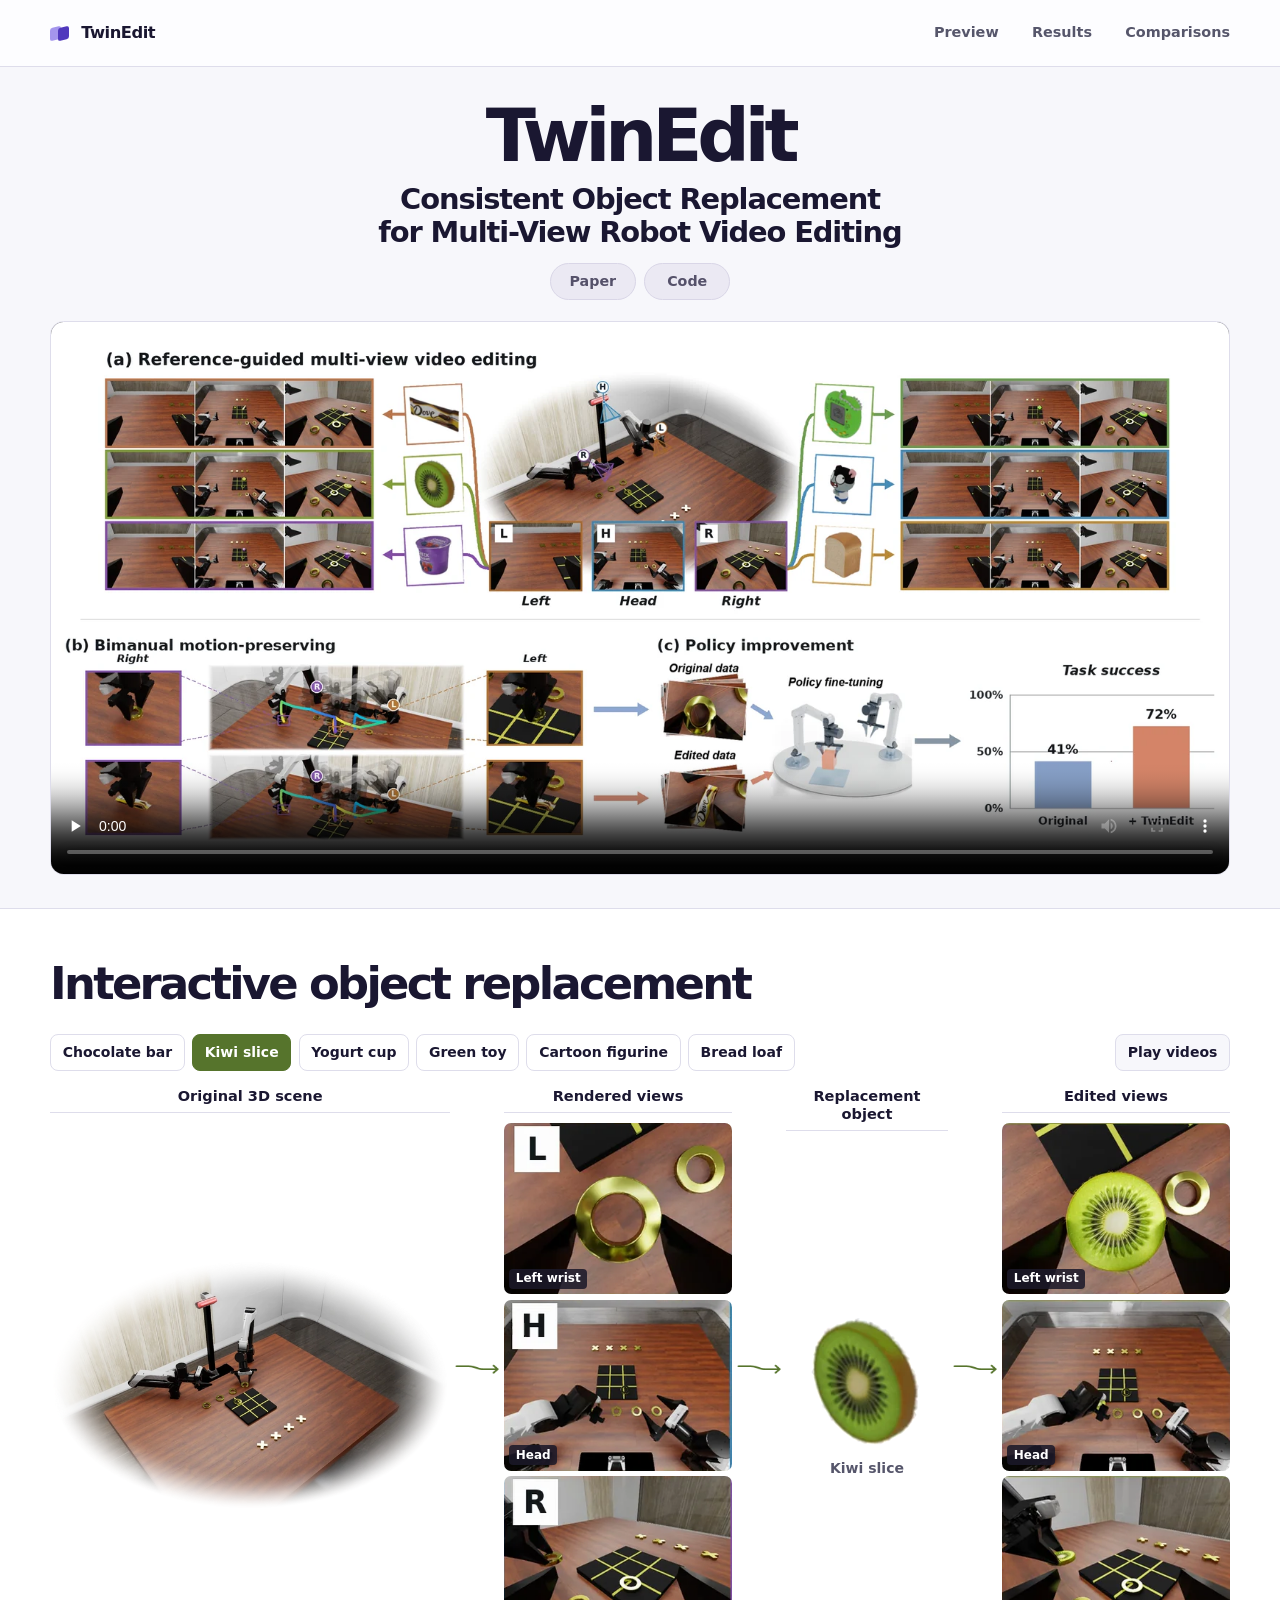
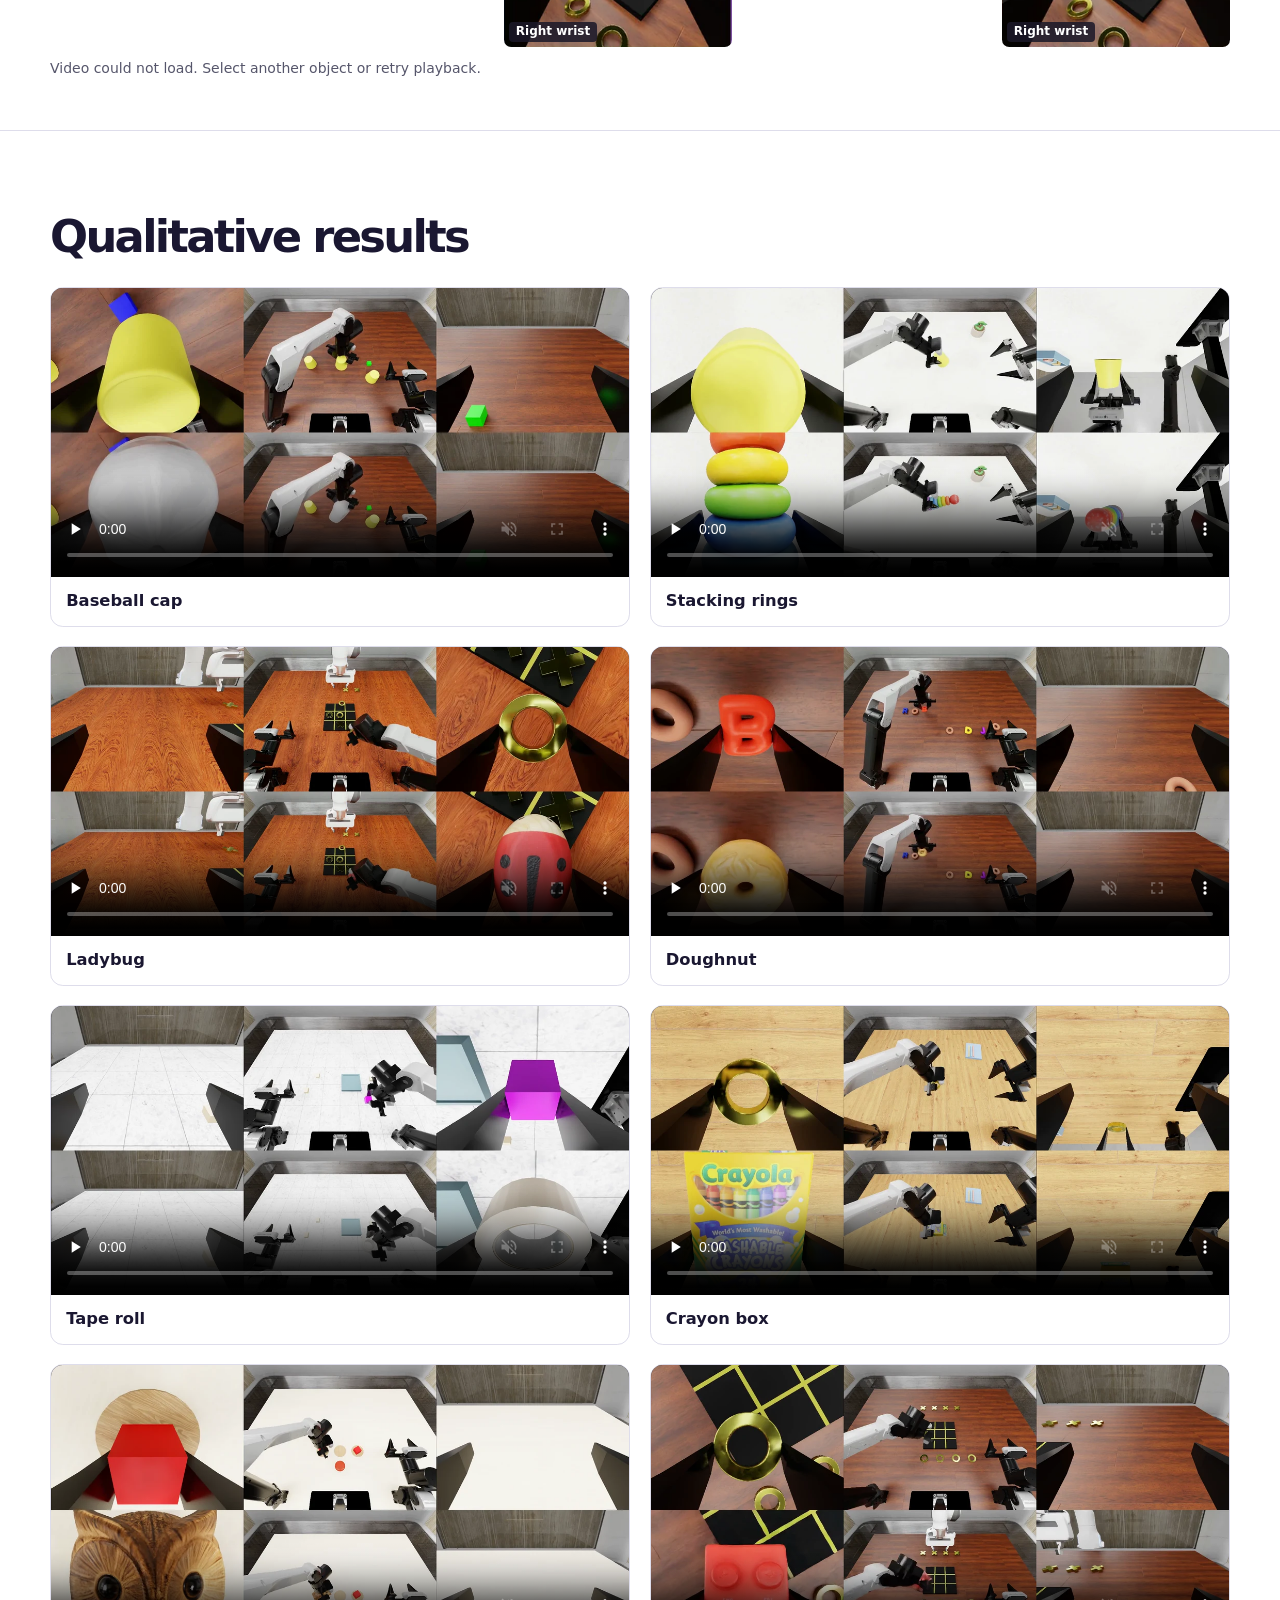
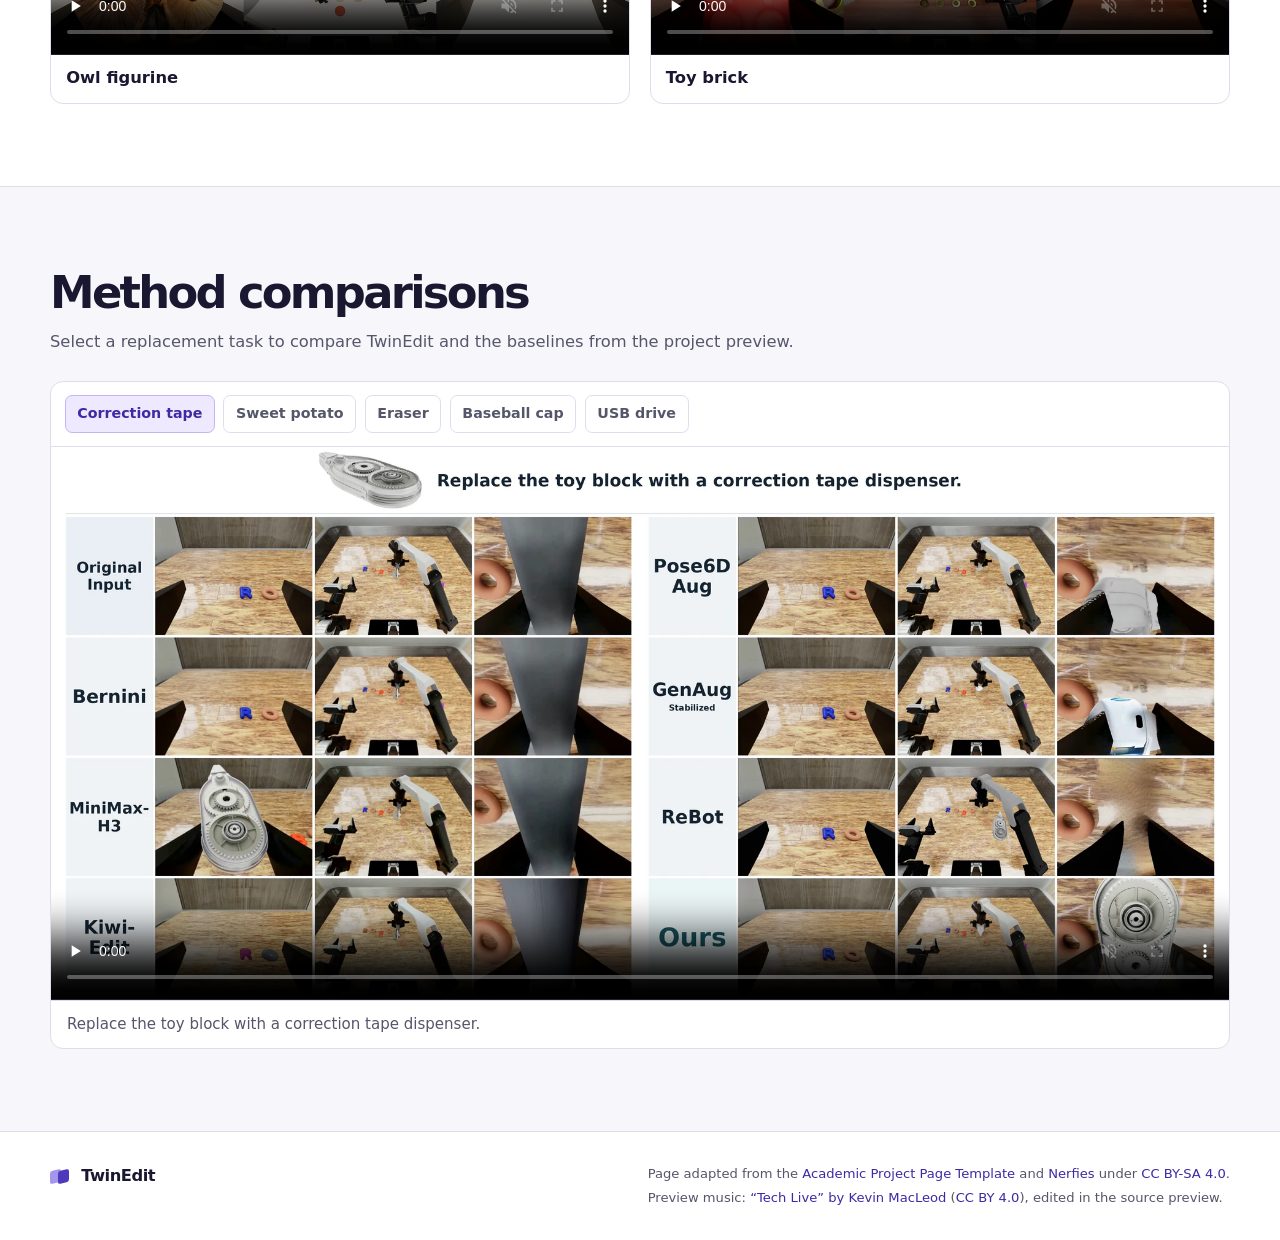
==== commit c1de1f08: "Smooth teaser connectors and clean reference image edges" ====
--- a/index.html
+++ b/index.html
@@ -14,7 +14,7 @@
   <meta property="og:description" content="Explore reference-guided object replacement across robot camera views.">
   <link rel="icon" href="favicon.ico" sizes="any">
   <link rel="stylesheet" href="bulma.min.css">
-  <link rel="stylesheet" href="index.css?v=6">
+  <link rel="stylesheet" href="index.css?v=7">
   <script src="index.js?v=3" defer></script>
   <script src="teaser.js?v=2" defer></script>
 </head>
@@ -78,7 +78,7 @@
               <canvas class="teaser-feed teaser-scene" width="320" height="240" data-teaser-tile="0" role="img" aria-label="Rendered overview of the original 3D robot scene"></canvas>
             </div>
           </div>
-          <span class="teaser-connector" aria-hidden="true"><i></i><i></i></span>
+          <span class="teaser-connector" aria-hidden="true"></span>
           <div class="teaser-stage">
             <h3>Rendered views</h3>
             <div class="teaser-cameras">
@@ -96,7 +96,7 @@
               </figure>
             </div>
           </div>
-          <span class="teaser-connector" aria-hidden="true"><i></i><i></i></span>
+          <span class="teaser-connector" aria-hidden="true"></span>
           <div class="teaser-stage">
             <h3>Replacement object</h3>
             <div class="teaser-stage-visual">
@@ -106,7 +106,7 @@
               </figure>
             </div>
           </div>
-          <span class="teaser-connector" aria-hidden="true"><i></i><i></i></span>
+          <span class="teaser-connector" aria-hidden="true"></span>
           <div class="teaser-stage">
             <h3>Edited views</h3>
             <div class="teaser-cameras">
--- a/index.css
+++ b/index.css
@@ -90,12 +90,8 @@
 .teaser-feed:is([data-teaser-tile="5"], [data-teaser-tile="6"], [data-teaser-tile="7"]) { --tile-y: var(--teaser-after-position); }
 .teaser-scene { background-color: transparent; background-image: url("teaser-scene.webp"); background-position: center; background-size: contain; border-radius: 0; }
 .teaser-scene.is-rendering { background-image: none; mask: url("teaser-scene.webp") center / 100% 100% no-repeat; }
-.teaser-object-image { aspect-ratio: 1; background-color: transparent; background-image: url("teaser-objects.webp"); background-position: var(--teaser-reference-position) center; background-size: 600% 100%; mix-blend-mode: multiply; }
-.teaser-connector { position: relative; align-self: center; justify-self: center; width: 100%; height: 1.7rem; color: var(--teaser-trace); }
-.teaser-connector i, .teaser-connector::after { position: absolute; }
-.teaser-connector i:first-child { top: calc(50% - 7px); left: 0; width: 52%; height: 8px; border-top: 2px solid; border-right: 2px solid; border-top-right-radius: .5rem; }
-.teaser-connector i:nth-child(2) { top: calc(50% - 1px); left: calc(52% - 2px); right: .35rem; height: 8px; border-bottom: 2px solid; border-left: 2px solid; border-bottom-left-radius: .5rem; }
-.teaser-connector::after { content: ""; top: calc(50% + 6px); right: 0; transform: translateY(-50%); border-block: 4px solid transparent; border-left: 7px solid; }
+.teaser-object-image { aspect-ratio: 1; background-color: transparent; background-image: url("teaser-objects.webp"); background-position: var(--teaser-reference-position) center; background-size: 600% 100%; filter: brightness(1.045); mix-blend-mode: multiply; }
+.teaser-connector { align-self: center; justify-self: center; width: 100%; aspect-ratio: 20 / 7; background-color: var(--teaser-trace); mask: url("teaser-connector.png") center / contain no-repeat; }
 .teaser-status { margin-top: .65rem; color: var(--muted); font-size: .875rem; }
 .teaser-media { position: absolute; width: 1px; height: 1px; opacity: 0; pointer-events: none; }
 
